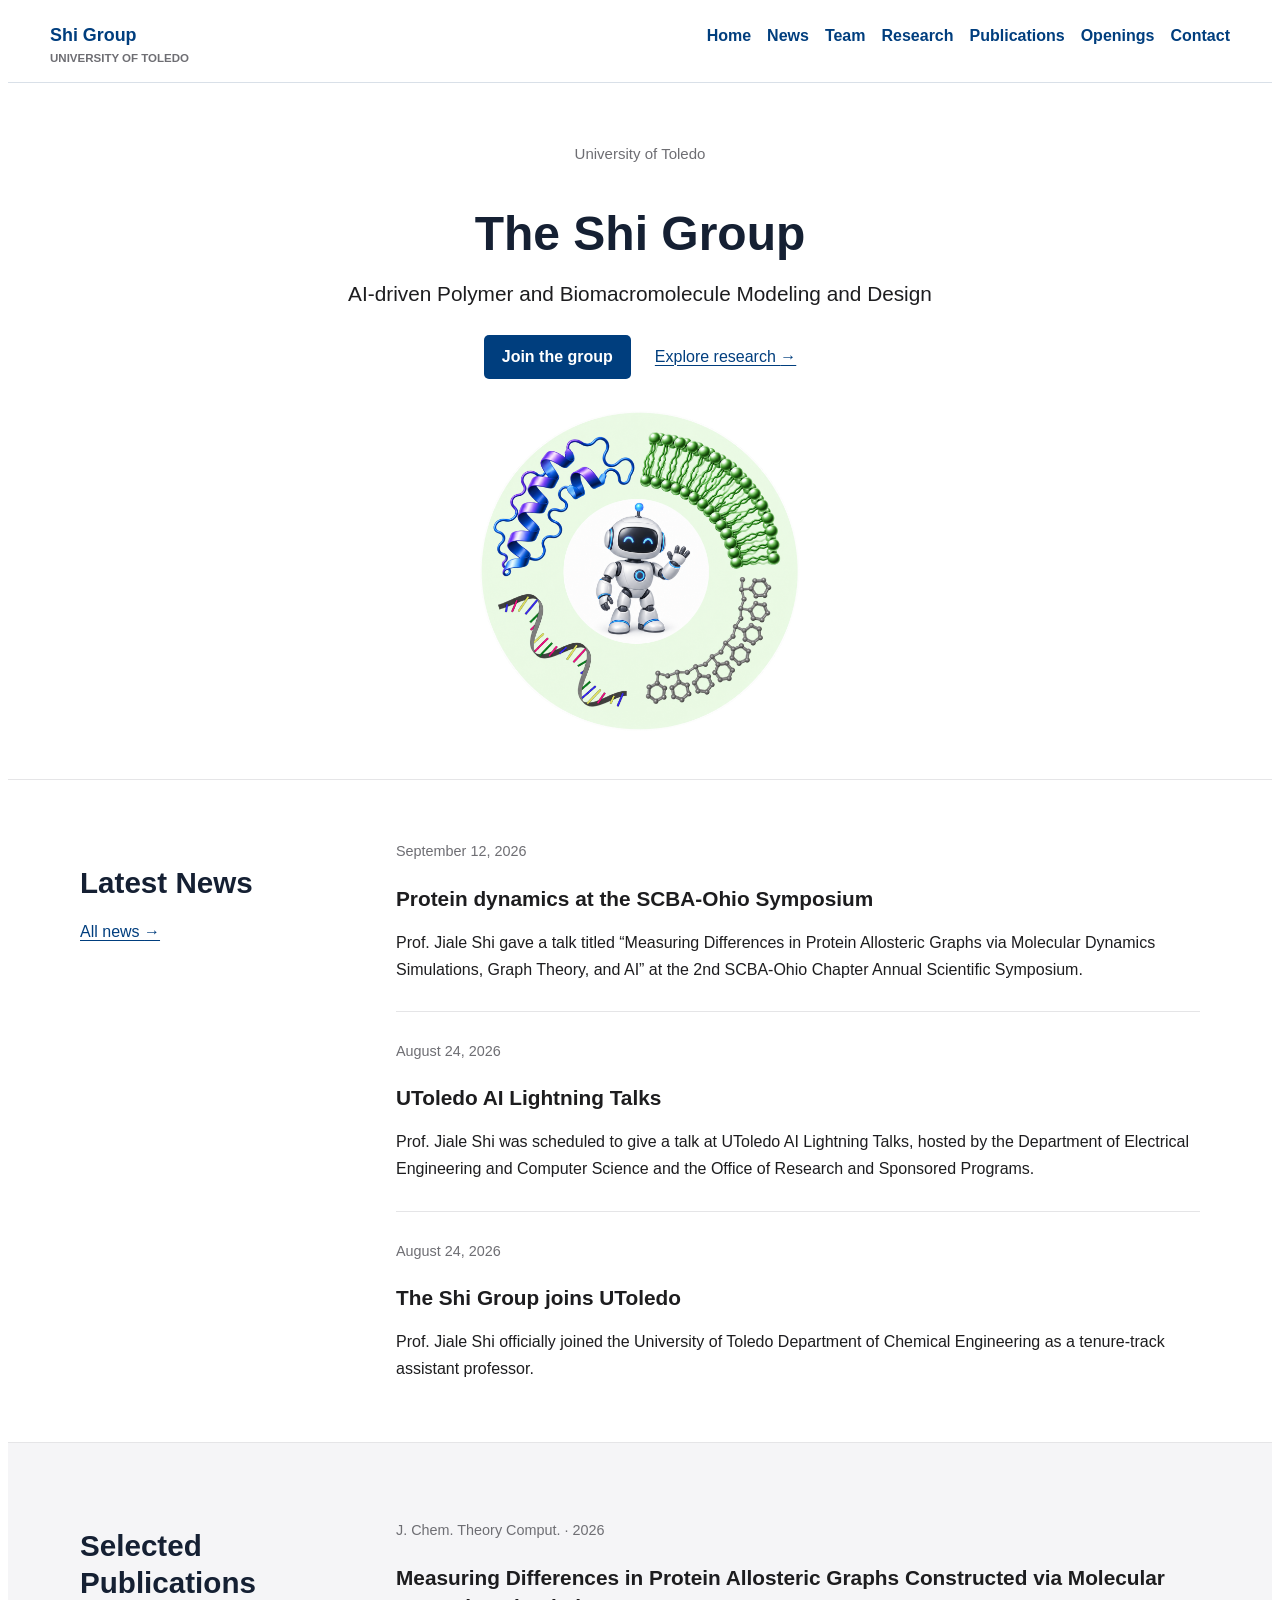
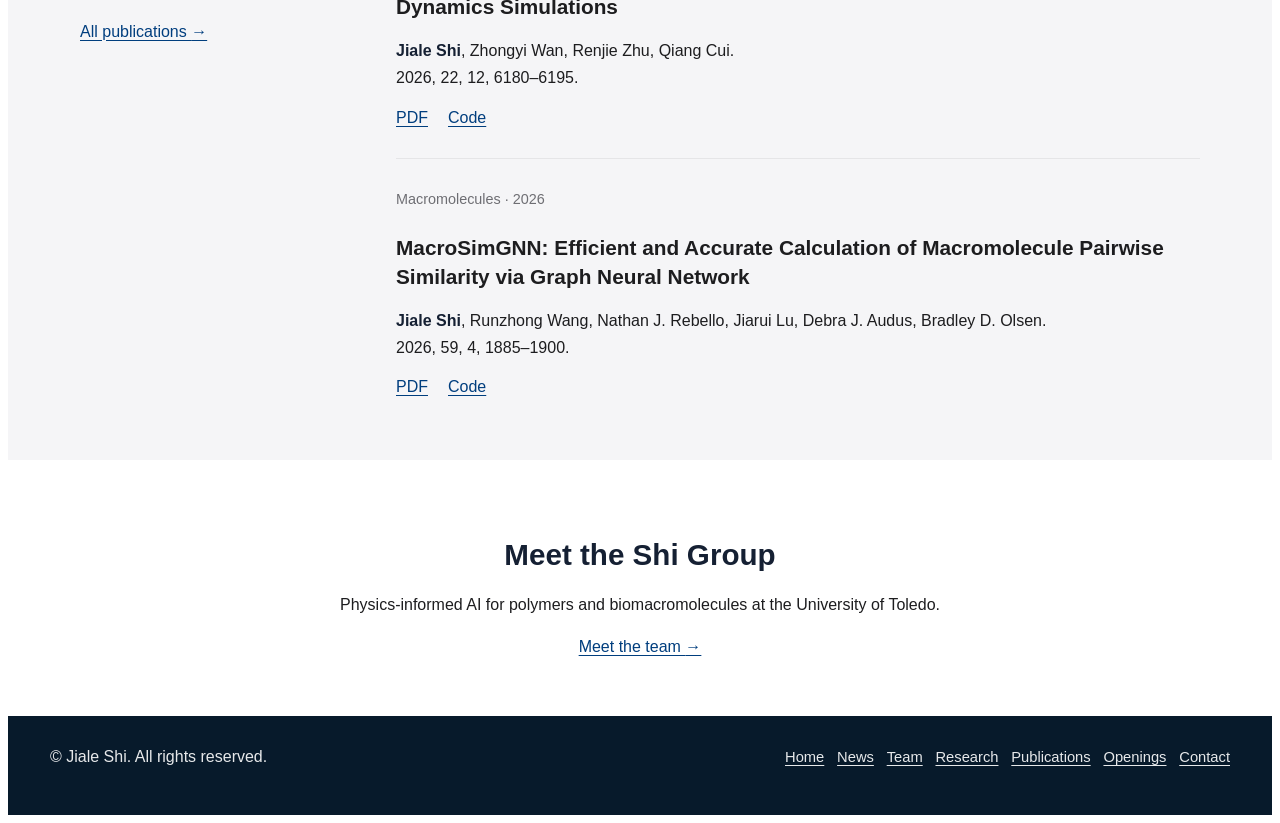
==== index.html @ e48f16a0 "Redesign homepage and add AI macromolecules robot illustration" ====
<!DOCTYPE HTML>
<html lang="en">
	<head>
		<title>AI for Complex Polymers, Macromolecules, and Computational Materials | Shi Group | University of Toledo</title>
		<meta charset="utf-8" />
		<meta name="viewport" content="width=device-width, initial-scale=1" />
		<meta name="description" content="Shi Group at the University of Toledo develops physics-informed AI methods, including generative models, language models, AI for science foundation models, and graph learning, for complex polymers, macromolecules, and computational materials." />
		<meta name="keywords" content="generative model for complex polymer, language models for polymers, large language models for macromolecules, AI for complex polymers, AI for science foundation models for polymers, AI for polymers, AI for macromolecules, AI for computational materials, AI for computational biology, biomacromolecular AI, polymer informatics, macromolecular AI, molecular simulation, graph neural networks, computational materials science, soft materials, University of Toledo, Jiale Shi" />
		<link rel="canonical" href="https://shijiale0609.github.io/" />
		<meta property="og:type" content="website" />
		<meta property="og:title" content="Shi Group | AI for Complex Polymers, Macromolecules, and Computational Materials" />
		<meta property="og:description" content="University of Toledo AI research group developing generative models, language models, AI for science foundation models, and graph learning methods for complex polymers, macromolecules, and computational materials." />
		<meta property="og:url" content="https://shijiale0609.github.io/" />
		<meta property="og:image" content="https://shijiale0609.github.io/images/Shi_Lab_Research.png" />
		<script type="application/ld+json">
			{
				"@context": "https://schema.org",
				"@type": "ResearchOrganization",
				"name": "Shi Group",
				"alternateName": [
					"Shi Macromolecular Artificial Intelligence Lab",
					"Shi Group at the University of Toledo"
				],
				"url": "https://shijiale0609.github.io/",
				"logo": "https://shijiale0609.github.io/images/Shi_Lab_Research.png",
				"parentOrganization": {
					"@type": "CollegeOrUniversity",
					"name": "University of Toledo",
					"url": "https://www.utoledo.edu/"
				},
				"founder": {
					"@type": "Person",
					"name": "Jiale Shi",
					"url": "https://shijiale0609.github.io/people.html",
					"sameAs": [
						"https://scholar.google.com/citations?user=OcHqFFMAAAAJ&hl=en",
						"https://github.com/shijiale0609",
						"https://www.linkedin.com/in/jialeshi/"
					]
				},
				"description": "The Shi Group is a physics-informed AI method development group creating generative models, language models, AI for science foundation models, graph learning methods, and physically grounded AI for complex polymers, macromolecules, and computational materials.",
				"keywords": [
					"generative model for complex polymer",
					"language models for polymers",
					"large language models for macromolecules",
					"AI for complex polymers",
					"AI for science foundation models for polymers",
					"AI for polymers",
					"AI for macromolecules",
					"AI for computational materials",
					"AI for computational biology",
					"Biomacromolecular AI",
					"polymer informatics",
					"macromolecular artificial intelligence",
					"molecular simulation",
					"graph neural networks",
					"soft materials"
				],
				"knowsAbout": [
					"Generative models for complex polymers",
					"Language models for polymers and macromolecules",
					"Artificial intelligence for complex polymers",
					"AI for science foundation models for polymers",
					"Macromolecular similarity",
					"Computational materials science",
					"Biomacromolecular modeling",
					"Molecular simulation",
					"Graph neural networks",
					"Polymer informatics",
					"Generative AI for molecular design"
				]
			}
		</script>
		<link rel="stylesheet" href="assets/css/main.css" />
		<link rel="stylesheet" href="assets/css/group.css" />
		<link rel="stylesheet" href="assets/css/home.css" />
	</head>
	<body class="group-site home-page is-preload">
		<header class="site-header">
			<nav class="navbar" aria-label="Primary navigation">
				<a class="brand" href="index.html">
					<span>Shi Group</span>
					<span>University of Toledo</span>
				</a>
				<ul class="nav-links">
					<li><a class="active" href="index.html">Home</a></li>
					<li><a href="news.html">News</a></li>
					<li><a href="people.html">Team</a></li>
					<li><a href="research.html">Research</a></li>
					<li><a href="publications.html">Publications</a></li>
					<li><a href="openings.html">Openings</a></li>
					<li><a href="contact.html">Contact</a></li>
				</ul>
			</nav>
		</header>

		<main>
			<section class="home-intro" aria-labelledby="home-title">
				<div class="home-container">
					<p class="home-affiliation">University of Toledo</p>
					<h1 id="home-title">The Shi Group</h1>
					<p class="home-tagline">AI-driven Polymer and Biomacromolecule Modeling and Design</p>
					<div class="home-actions">
						<a class="home-join" href="openings.html">Join the group</a>
						<a href="research.html">Explore research <span aria-hidden="true">&rarr;</span></a>
					</div>
					<img class="home-research-image" src="images/ai-macromolecules-robot.png" alt="A robot surrounded by protein, RNA, lipid, and polymer structures" width="1254" height="1254" />
				</div>
			</section>

			<section class="home-band" aria-labelledby="home-news-title">
				<div class="home-container home-section-layout">
					<div class="home-section-heading">
						<h2 id="home-news-title">Latest News</h2>
						<a href="news.html">All news <span aria-hidden="true">&rarr;</span></a>
					</div>
					<div class="home-feed">
						<article class="home-entry">
							<time datetime="2026-09-12">September 12, 2026</time>
							<h3><a href="news.html">Protein dynamics at the SCBA-Ohio Symposium</a></h3>
							<p>Prof. Jiale Shi gave a talk titled &ldquo;Measuring Differences in Protein Allosteric Graphs via Molecular Dynamics Simulations, Graph Theory, and AI&rdquo; at the 2nd SCBA-Ohio Chapter Annual Scientific Symposium.</p>
						</article>
						<article class="home-entry">
							<time datetime="2026-08-24">August 24, 2026</time>
							<h3><a href="images/AI_lightning_Talks_2026.png" target="_blank" rel="noopener">UToledo AI Lightning Talks</a></h3>
							<p>Prof. Jiale Shi was scheduled to give a talk at UToledo AI Lightning Talks, hosted by the Department of Electrical Engineering and Computer Science and the Office of Research and Sponsored Programs.</p>
						</article>
						<article class="home-entry">
							<time datetime="2026-08-24">August 24, 2026</time>
							<h3><a href="https://www.utoledo.edu/engineering/chemical-engineering/facultystaff/jiale-shi/" target="_blank" rel="noopener">The Shi Group joins UToledo</a></h3>
							<p>Prof. Jiale Shi officially joined the University of Toledo Department of Chemical Engineering as a tenure-track assistant professor.</p>
						</article>
					</div>
				</div>
			</section>

			<section class="home-band home-band-muted" aria-labelledby="home-papers-title">
				<div class="home-container home-section-layout">
					<div class="home-section-heading">
						<h2 id="home-papers-title">Selected Publications</h2>
						<a href="publications.html">All publications <span aria-hidden="true">&rarr;</span></a>
					</div>
					<div class="home-feed">
						<article class="home-entry">
							<p class="home-paper-meta">J. Chem. Theory Comput. &middot; 2026</p>
							<h3><a href="https://pubs.acs.org/doi/10.1021/acs.jctc.6c00082">Measuring Differences in Protein Allosteric Graphs Constructed via Molecular Dynamics Simulations</a></h3>
							<p><strong>Jiale Shi</strong>, Zhongyi Wan, Renjie Zhu, Qiang Cui.<br />2026, 22, 12, 6180&ndash;6195.</p>
							<div class="home-paper-links">
								<a href="Publication/measuring-differences-in-protein-allosteric-graphs-constructed-via-molecular-dynamics-simulations.pdf">PDF</a>
								<a href="https://github.com/shijiale0609/Distance_Protein_Dynamics">Code</a>
							</div>
						</article>
						<article class="home-entry">
							<p class="home-paper-meta">Macromolecules &middot; 2026</p>
							<h3><a href="https://pubs.acs.org/doi/10.1021/acs.macromol.5c03015">MacroSimGNN: Efficient and Accurate Calculation of Macromolecule Pairwise Similarity via Graph Neural Network</a></h3>
							<p><strong>Jiale Shi</strong>, Runzhong Wang, Nathan J. Rebello, Jiarui Lu, Debra J. Audus, Bradley D. Olsen.<br />2026, 59, 4, 1885&ndash;1900.</p>
							<div class="home-paper-links">
								<a href="Publication/macrosimgnn-efficient-and-accurate-prediction-of-macromolecule-pairwise-similarity-via-a-graph-neural-network.pdf">PDF</a>
								<a href="https://github.com/shijiale0609/MacroSimGNN">Code</a>
							</div>
						</article>
					</div>
				</div>
			</section>

			<section class="home-team home-container" aria-labelledby="home-team-title">
				<h2 id="home-team-title">Meet the Shi Group</h2>
				<p>Physics-informed AI for polymers and biomacromolecules at the University of Toledo.</p>
				<a href="people.html">Meet the team <span aria-hidden="true">&rarr;</span></a>
			</section>
		</main>

		<footer class="site-footer">
			<div class="footer-inner">
				<p>© Jiale Shi. All rights reserved.</p>
				<ul class="footer-links">
					<li><a href="index.html">Home</a></li>
					<li><a href="news.html">News</a></li>
					<li><a href="people.html">Team</a></li>
					<li><a href="research.html">Research</a></li>
					<li><a href="publications.html">Publications</a></li>
					<li><a href="openings.html">Openings</a></li>
					<li><a href="contact.html">Contact</a></li>
				</ul>
			</div>
			<div class="visitor-map">
				<script type="text/javascript" id="mapmyvisitors" src="https://mapmyvisitors.com/map.js?d=vKuaNiWToryA8pTzZ8L4PdNa2tr_uIH7ewEnKQZ3e3U&cl=ffffff&w=a"></script>
			</div>
		</footer>

		<script src="assets/js/jquery.min.js"></script>
		<script src="assets/js/browser.min.js"></script>
		<script src="assets/js/breakpoints.min.js"></script>
		<script src="assets/js/util.js"></script>
		<script src="assets/js/main.js"></script>
	</body>
</html>
---- assets/css/group.css ----
:root {
	--rocket-blue: #003e7e;
	--rocket-blue-dark: #08243f;
	--rocket-gold: #ffcc00;
	--ink: #152033;
	--muted: #5c687a;
	--line: #d9e0e8;
	--surface: #f5f5f7;
	--white: #ffffff;
	--teal: #087e8b;
	--apple-ink: #1d1d1f;
	--apple-muted: #6e6e73;
	--apple-card: rgba(255, 255, 255, 0.86);
	--apple-shadow: 0 18px 45px rgba(21, 32, 51, 0.08);
}

body.group-site {
	background: var(--surface);
	color: var(--apple-ink);
	font-family: -apple-system, BlinkMacSystemFont, "SF Pro Text", "SF Pro Display", "Helvetica Neue", Arial, sans-serif;
	font-size: 16px;
	font-weight: 400;
	letter-spacing: 0;
	line-height: 1.55;
	overflow-x: hidden;
	-webkit-font-smoothing: antialiased;
	text-rendering: optimizeLegibility;
}

body.home-page,
body.news-page {
	display: flex;
	flex-direction: column;
	min-height: 100vh;
}

body.home-page > main,
body.news-page > main {
	flex: 1 0 auto;
}

body.news-page {
	background: var(--white);
}

body.home-page > main {
	background: var(--rocket-blue-dark);
	display: flex;
	flex-direction: column;
}

body.home-page .hero {
	align-items: center;
	background: var(--rocket-blue-dark);
	display: flex;
	flex: 1 0 auto;
	width: 100%;
}

body.home-page .campus-photo {
	display: block;
	width: 100%;
	max-width: 720px;
	margin: 0 auto;
	height: auto;
	flex: 0 0 auto;
}

body.home-page .hero-grid {
	background: transparent !important;
	border: 0 !important;
	box-shadow: none !important;
	width: 100%;
}

body.home-page .hero-grid > div {
	background: transparent !important;
	border: 0 !important;
	box-shadow: none !important;
}

body.group-site p,
body.group-site li {
	color: var(--apple-ink);
	font-size: 1rem;
	line-height: 1.62;
}

body.group-site ul,
body.group-site ol,
body.group-site p {
	margin-bottom: 1.1rem;
}

body.group-site a {
	color: var(--rocket-blue);
	text-decoration-thickness: 1px;
	text-underline-offset: 0.2em;
}

body.group-site h1,
body.group-site h2,
body.group-site h3,
body.group-site h4 {
	color: var(--ink);
	font-family: -apple-system, BlinkMacSystemFont, "SF Pro Display", "SF Pro Text", "Helvetica Neue", Arial, sans-serif;
	letter-spacing: -0.022em;
	line-height: 1.08;
}

body.group-site h1 {
	font-size: clamp(2.25rem, 4vw, 3.7rem);
	font-weight: 700;
	margin-bottom: 1rem;
}

body.group-site h2 {
	font-size: clamp(1.7rem, 2.4vw, 2.35rem);
	font-weight: 650;
	margin-bottom: 0.75rem;
}

body.group-site h3 {
	font-size: 1.18rem;
	font-weight: 650;
	margin-bottom: 0.35rem;
}

body.group-site strong,
body.group-site b {
	color: var(--ink);
}

.site-header {
	background: rgba(255, 255, 255, 0.9);
	border-bottom: 1px solid var(--line);
	z-index: 20;
}

.navbar {
	align-items: center;
	display: flex;
	gap: 1.25rem;
	justify-content: space-between;
	margin: 0 auto;
	max-width: 1180px;
	padding: 0.9rem 24px;
}

.brand {
	display: flex;
	flex-direction: column;
	font-weight: 650;
	text-decoration: none;
}

.brand span:first-child {
	color: var(--rocket-blue);
	font-size: 1.12rem;
	letter-spacing: -0.018em;
}

.brand span:last-child {
	color: var(--apple-muted);
	font-size: 0.72rem;
	font-weight: 600;
	letter-spacing: 0.035em;
	text-transform: uppercase;
}

.nav-links {
	display: flex;
	flex-wrap: wrap;
	gap: 0.35rem 1rem;
	list-style: none;
	margin: 0;
	max-width: 100%;
	width: auto;
}

.nav-links a {
	color: var(--apple-ink);
	font-size: 1rem;
	font-weight: 600;
	text-decoration: none;
}

.nav-links a:hover,
.nav-links a.active {
	color: var(--rocket-blue) !important;
}

.hero {
	background: var(--rocket-blue-dark);
	color: var(--white);
}

.hero-grid {
	align-items: center;
	display: grid;
	grid-template-columns: minmax(0, 880px);
	justify-content: center;
	margin: 0 auto;
	max-width: 1180px;
	min-height: 390px;
	padding: 64px 24px 58px;
	text-align: center;
}

body.group-site .hero h1,
body.group-site .hero p,
body.group-site .hero strong {
	color: var(--white);
}

body.group-site .hero h1 {
	font-size: clamp(2rem, 3.25vw, 3.05rem);
	line-height: 1.12;
	margin-left: auto;
	margin-right: auto;
	max-width: 900px;
}

body.group-site .hero-subtitle-line {
	display: inline-block;
	font-size: 0.72em;
	font-weight: 600;
	line-height: 1.2;
	margin-top: 0.25rem;
}

.hero-kicker {
	color: var(--rocket-gold);
	font-size: 0.78rem;
	font-weight: 700;
	letter-spacing: 0.11em;
	margin-bottom: 0.85rem;
	text-transform: uppercase;
}

.hero-lede {
	font-size: 1.05rem;
	line-height: 1.6;
	margin-left: auto;
	margin-right: auto;
	max-width: 900px;
	text-align: justify;
	text-align-last: left;
}

.hero-actions {
	justify-content: center;
	display: flex;
	flex-wrap: wrap;
	gap: 0.75rem;
	margin-top: 1.5rem;
}

.button-primary,
.button-secondary {
	border-radius: 999px;
	display: inline-flex;
	font-size: 0.94rem;
	font-weight: 650;
	padding: 0.72rem 1.08rem;
	text-decoration: none;
}

body.group-site .button-primary {
	background: var(--rocket-gold);
	color: var(--rocket-blue-dark) !important;
}

body.group-site .button-secondary {
	border: 1px solid rgba(255, 255, 255, 0.45);
	color: var(--white) !important;
}

.people-page {
	background: #fbfcfe;
}

.people-banner,
.page-banner {
	height: 235px;
	overflow: hidden;
	position: relative;
}

.people-banner::after,
.page-banner::after {
	background: rgba(8, 36, 63, 0.8);
	content: "";
	inset: 0;
	position: absolute;
}

.people-banner img,
.page-banner img {
	filter: blur(1px) saturate(0.75);
	height: 100%;
	object-fit: cover;
	object-position: center;
	transform: scale(1.03);
	width: 100%;
}

.people-banner-overlay,
.page-banner-overlay {
	align-items: center;
	display: flex;
	flex-direction: column;
	gap: 0.35rem;
	inset: 0;
	justify-content: center;
	padding: 24px;
	position: absolute;
	text-align: center;
	z-index: 1;
}

body.group-site .people-banner h1,
body.group-site .page-banner h1 {
	color: var(--white);
	font-family: -apple-system, BlinkMacSystemFont, "SF Pro Display", "Helvetica Neue", Arial, sans-serif;
	font-size: clamp(2.15rem, 4.2vw, 3.35rem);
	font-weight: 700;
	letter-spacing: -0.03em;
	margin: 0;
	text-shadow: 0 8px 24px rgba(0, 0, 0, 0.28);
}

body.group-site .page-banner p {
	color: rgba(255, 255, 255, 0.9);
	font-size: 1.02rem;
	line-height: 1.5;
	margin: 0.55rem auto 0;
	max-width: 720px;
	text-shadow: 0 2px 14px rgba(0, 0, 0, 0.28);
}

body.group-site .page-banner a {
	color: var(--rocket-gold);
}

.banner-kicker {
	color: var(--rocket-gold) !important;
	font-size: 0.95rem !important;
	font-weight: 700;
	letter-spacing: 0.16em;
	margin: 0 !important;
	text-transform: uppercase;
}

.people-section {
	background: var(--surface);
	padding: 52px 24px 76px;
}

.people-inner {
	margin: 0 auto;
	max-width: 1180px;
}

body.group-site .people-inner h2 {
	border-bottom: 1px solid rgba(0, 0, 0, 0.08);
	color: var(--apple-ink);
	font-family: -apple-system, BlinkMacSystemFont, "SF Pro Display", "Helvetica Neue", Arial, sans-serif;
	font-size: clamp(1.45rem, 2.5vw, 2.25rem);
	font-weight: 700;
	letter-spacing: -0.035em;
	margin: 0 0 1.15rem;
	padding-bottom: 0.8rem;
}

.member-card {
	align-items: center;
	background: var(--apple-card);
	border: 1px solid rgba(0, 0, 0, 0.07);
	border-radius: 22px;
	box-shadow: var(--apple-shadow);
	display: grid;
	gap: 2.25rem;
	grid-template-columns: 300px minmax(0, 1fr);
	margin: 0 0 4rem;
	overflow: hidden;
	padding: 2.15rem;
}

.member-photo-wrap {
	align-items: center;
	display: flex;
	justify-content: center;
}

.member-photo,
.open-photo {
	aspect-ratio: 1;
	border-radius: 50%;
	display: block;
	width: min(232px, 100%);
}

.member-photo {
	object-fit: cover;
}

.open-photo {
	border: 6px solid rgba(255, 255, 255, 0.92);
	box-shadow: 0 10px 32px rgba(21, 32, 51, 0.12);
	object-fit: cover;
}

.member-info {
	min-width: 0;
}

body.group-site .member-info h3 {
	color: var(--apple-ink);
	font-family: -apple-system, BlinkMacSystemFont, "SF Pro Display", "Helvetica Neue", Arial, sans-serif;
	font-size: 1.55rem;
	font-weight: 700;
	letter-spacing: -0.025em;
	margin-bottom: 0.45rem;
}

.member-info p {
	color: #3f4652;
	font-size: 1rem;
	line-height: 1.6;
	margin-bottom: 0.68rem;
	max-width: 74ch;
	overflow-wrap: anywhere;
}

.member-role,
.member-affiliation {
	color: var(--apple-muted);
	font-weight: 650;
	letter-spacing: -0.01em;
}

.member-start {
	color: var(--apple-muted);
	font-size: 0.88rem !important;
	line-height: 1.35 !important;
	margin-top: -0.45rem;
}

.member-awards {
	margin: 1.15rem 0 0;
	max-width: 74ch;
}

body.group-site .member-awards h4 {
	color: var(--apple-ink);
	font-family: -apple-system, BlinkMacSystemFont, "SF Pro Text", "Helvetica Neue", Arial, sans-serif;
	font-size: 0.98rem;
	font-weight: 700;
	letter-spacing: 0;
	margin: 0 0 0.45rem;
}

.member-awards ul {
	color: #3f4652;
	display: grid;
	gap: 0.28rem;
	line-height: 1.45;
	list-style: none;
	margin: 0;
	padding: 0;
}

.member-awards li {
	position: relative;
	padding-left: 1rem;
}

.member-awards li::before {
	background: var(--rocket-gold);
	border-radius: 999px;
	content: "";
	height: 0.38rem;
	left: 0;
	position: absolute;
	top: 0.58rem;
	width: 0.38rem;
}

.member-personal-link {
	margin: 1.15rem 0 0;
}

.member-personal-link a {
	border: 1px solid rgba(4, 72, 136, 0.22);
	border-radius: 6px;
	color: var(--rocket-blue) !important;
	display: inline-flex;
	font-size: 0.88rem;
	font-weight: 650;
	padding: 0.45rem 0.85rem;
	text-decoration: none;
}

.member-personal-link a:hover {
	background: var(--rocket-blue);
	border-color: var(--rocket-blue);
	color: var(--white) !important;
}

.member-links {
	align-items: center;
	display: flex;
	flex-wrap: wrap;
	gap: 0.55rem;
	list-style: none;
	margin: 1rem 0 0;
}

.member-links a {
	align-items: center;
	color: var(--rocket-blue);
	display: inline-flex;
	font-size: 1.08rem;
	justify-content: center;
	text-decoration: none;
}

.member-links .text-link {
	border-left: 1px solid var(--line);
	font-size: 0.92rem;
	font-weight: 650;
	margin-left: 0.35rem;
	padding-left: 0.85rem;
	text-decoration: underline;
}

.open-member {
	grid-template-columns: 230px minmax(0, 1fr);
}

.open-member .open-photo {
	width: min(188px, 100%);
}

.alumni-card {
	display: block;
	margin-bottom: 0;
}

.section {
	padding: 70px 24px;
}

.section.white {
	background: var(--white);
}

.section-inner {
	margin: 0 auto;
	max-width: 1180px;
}

.section-heading {
	align-items: end;
	border-bottom: 1px solid rgba(0, 0, 0, 0.08);
	display: flex;
	gap: 1rem;
	justify-content: space-between;
	margin-bottom: 1.6rem;
	padding-bottom: 0.8rem;
}

.section-heading p {
	color: var(--apple-muted);
	margin: 0;
	max-width: 620px;
}

.page-intro {
	color: var(--apple-muted) !important;
	font-size: clamp(1.05rem, 1.35vw, 1.2rem) !important;
	line-height: 1.55 !important;
	margin: 0 0 2rem !important;
	max-width: none;
	width: 100%;
}

.article-inner {
	max-width: 880px;
}

.article-card {
	background: var(--apple-card);
	border: 1px solid rgba(0, 0, 0, 0.07);
	border-radius: 22px;
	box-shadow: var(--apple-shadow);
	padding: clamp(1.35rem, 3vw, 2.4rem);
}

.article-card p {
	color: #3f4652;
	font-size: 1.03rem;
	line-height: 1.72;
}

.article-date {
	color: var(--apple-muted) !important;
	font-size: 0.9rem !important;
	font-weight: 650;
	letter-spacing: 0.05em;
	text-transform: uppercase;
}

.feature-grid,
.research-grid,
.people-grid,
.opening-grid,
.news-grid {
	display: grid;
	gap: 1rem;
}

.feature-grid,
.research-grid {
	grid-template-columns: 1fr;
}

.news-grid {
	grid-template-columns: repeat(3, minmax(0, 1fr));
}

.opening-grid {
	grid-template-columns: 1fr;
}

.people-grid {
	grid-template-columns: minmax(260px, 0.85fr) minmax(0, 1.15fr);
}

.card {
	background: var(--apple-card);
	border: 1px solid rgba(0, 0, 0, 0.07);
	border-radius: 18px;
	box-shadow: 0 12px 30px rgba(21, 32, 51, 0.06);
	padding: 1.35rem;
}

.white .card {
	background: var(--surface);
}

.card p:last-child,
.card ul:last-child {
	margin-bottom: 0;
}

.openings-page .page-intro,
.openings-page .card p:not(.card-label) {
	text-align: justify;
	text-align-last: left;
}

.research-page .page-intro,
.research-page .research-grid .card p:not(.card-label) {
	text-align: justify;
	text-align-last: left;
}

.card-label {
	color: var(--teal);
	font-size: 0.74rem;
	font-weight: 700;
	letter-spacing: 0.08em;
	text-transform: uppercase;
}

.news-item {
	border-left: 4px solid var(--rocket-gold);
}

.news-card-link {
	display: flex;
	flex-direction: column;
	height: 260px;
	overflow: hidden;
	text-decoration: none;
}

.news-card-link h3,
.news-card-link p {
	text-decoration: none;
}

.news-card-link h3 {
	display: -webkit-box;
	-webkit-box-orient: vertical;
	-webkit-line-clamp: 2;
	overflow: hidden;
}

.news-card-link > p:not(.news-year) {
	display: -webkit-box;
	-webkit-box-orient: vertical;
	-webkit-line-clamp: 3;
	overflow: hidden;
}

.news-card-link:hover {
	transform: translateY(-2px);
}

.news-year {
	color: var(--apple-muted);
	font-size: 0.84rem;
	font-weight: 650;
}

.news-read-more {
	color: var(--rocket-blue);
	font-size: 0.86rem;
	font-weight: 650;
	margin-top: auto;
}

.news-simple-section {
	background: var(--white);
	border-top: 2px solid var(--rocket-blue);
	padding: clamp(4rem, 8vw, 6.5rem) clamp(1.25rem, 4vw, 3rem);
}

.news-simple-inner {
	margin: 0 auto;
	max-width: 1180px;
}

.news-simple-layout {
	align-items: start;
	display: grid;
	gap: clamp(2rem, 5vw, 4.5rem);
	grid-template-columns: minmax(0, 1fr) 220px;
}

.news-main h1 {
	font-size: clamp(3.1rem, 6vw, 4.8rem);
	font-weight: 400;
	letter-spacing: 0;
	margin: 0 0 2.3rem;
}

.news-rule {
	border-top: 2px solid var(--rocket-blue);
	margin-bottom: 1.8rem;
}

.news-year-heading {
	color: var(--rocket-blue);
	font-size: clamp(2.6rem, 5vw, 3.6rem);
	font-weight: 400;
	letter-spacing: 0;
	margin: 0 0 1.35rem;
	text-align: right;
}

.news-list {
	display: grid;
	gap: 1.7rem;
}

.news-row {
	display: grid;
	gap: 1.7rem;
	grid-template-columns: 5.4rem minmax(0, 1fr);
}

.news-row time {
	color: #050505;
	font-size: 1.05rem;
	font-weight: 650;
	line-height: 1.35;
}

.news-row p {
	color: var(--apple-ink);
	font-size: clamp(1.25rem, 2vw, 1.55rem);
	line-height: 1.45;
	margin: 0;
}

.news-row a {
	text-decoration: none;
}

.news-row a:hover {
	text-decoration: underline;
}

.news-sidebar {
	background: var(--white);
	border: 2px solid var(--rocket-blue);
	border-radius: 8px;
	box-shadow: 0 20px 40px rgba(21, 32, 51, 0.12);
	padding: 1.3rem 1.25rem 1.45rem;
}

.news-sidebar p {
	color: var(--rocket-blue);
	font-size: 0.78rem;
	font-weight: 800;
	letter-spacing: 0.12em;
	margin: 0 0 0.35rem;
	text-transform: uppercase;
}

.news-sidebar h2 {
	color: #050505;
	font-size: 1.25rem;
	font-weight: 700;
	letter-spacing: 0;
	margin: 0 0 1rem;
}

.news-sidebar a {
	border-left: 3px solid transparent;
	border-radius: 0 6px 6px 0;
	color: var(--apple-muted);
	display: block;
	font-size: 1rem;
	padding: 0.3rem 0.75rem;
	text-decoration: none;
}

.news-sidebar a.active {
	background: rgba(0, 62, 126, 0.08);
	border-left-color: var(--rocket-blue);
	color: var(--rocket-blue);
}

.person-card {
	text-align: left;
}

.person-card img {
	border-radius: 8px;
	display: block;
	margin-bottom: 1rem;
	width: 100%;
}

.social-links {
	display: flex;
	flex-wrap: wrap;
	gap: 0.5rem;
	list-style: none;
	margin: 1rem 0 0;
}

.social-links a {
	align-items: center;
	background: var(--white);
	border: 1px solid var(--line);
	border-radius: 6px;
	color: var(--rocket-blue);
	display: inline-flex;
	height: 2.25rem;
	justify-content: center;
	text-decoration: none;
	width: 2.25rem;
}

.profile-list {
	list-style: disc;
	margin-left: 1.2rem;
}

.research-image {
	aspect-ratio: 16 / 9;
	border-radius: 14px;
	display: block;
	margin-bottom: 0.9rem;
	object-fit: cover;
	width: 100%;
}

.publications-list {
	list-style: decimal;
	margin: 0 0 2.5rem;
	background: var(--apple-card);
	border: 1px solid rgba(0, 0, 0, 0.07);
	border-radius: 22px;
	box-shadow: var(--apple-shadow);
	padding: 0.35rem 1.45rem 0.35rem 3rem;
}

.publications-list li {
	border-bottom: 1px solid rgba(0, 0, 0, 0.08);
	color: #3f4652;
	font-size: 0.98rem;
	line-height: 1.62;
	padding: 1.05rem 0;
}

.publications-list li:last-child {
	border-bottom: 0;
}

.publications-list li::marker {
	color: var(--rocket-blue);
	font-weight: 700;
}

body.group-site .section-inner > h2 {
	font-size: clamp(1.55rem, 2.5vw, 2.15rem);
	font-weight: 700;
	letter-spacing: -0.032em;
	margin: 2.5rem 0 1rem;
}

.pub-note {
	color: var(--apple-muted);
	font-size: 0.92rem;
}

.contact-grid {
	display: grid;
	gap: 1.5rem;
	grid-template-columns: 1fr 1fr;
}

.contact-card {
	background: var(--apple-card);
	border: 1px solid rgba(0, 0, 0, 0.07);
	border-radius: 22px;
	box-shadow: var(--apple-shadow);
	padding: 1.6rem;
}

.contact-card p,
.contact-card li,
.contact-card strong {
	color: var(--apple-ink);
}

body.group-site .contact-card a {
	color: var(--rocket-blue);
}

.site-footer {
	background: #071a2b;
	color: var(--white);
	padding: 28px 24px;
}

.footer-inner {
	align-items: center;
	display: flex;
	gap: 1rem;
	justify-content: space-between;
	margin: 0 auto;
	max-width: 1180px;
}

.footer-inner p,
.footer-inner a {
	color: rgba(255, 255, 255, 0.9) !important;
	font-size: 0.92rem;
	margin: 0;
}

.footer-inner a:hover {
	color: var(--white) !important;
}

.footer-links {
	display: flex;
	flex-wrap: wrap;
	gap: 0.8rem;
	list-style: none;
	margin: 0;
}

.visitor-map {
	display: none !important;
}

#mapmyvisitors-widget,
.mapmyvisitors-map-container,
.mapmyvisitors-map,
.mapmyvisitors-loading,
.mapmyvisitors-visitors,
.mapmyvisitors-date,
.mapmyvisitors-bottom-text,
.jvectormap-container,
.jvectormap-tip {
	display: none !important;
	height: 0 !important;
	min-height: 0 !important;
	overflow: hidden !important;
	visibility: hidden !important;
	width: 0 !important;
}

@media screen and (max-width: 1100px) {
	.navbar,
	.footer-inner,
	.section-heading {
		align-items: flex-start;
		flex-direction: column;
	}
}

@media screen and (max-width: 900px) {
	.hero-grid,
	.people-grid,
	.contact-grid {
		grid-template-columns: 1fr;
	}

	.feature-grid,
	.research-grid,
	.opening-grid,
	.news-grid {
		grid-template-columns: 1fr;
	}

	.news-simple-layout {
		grid-template-columns: 1fr;
	}

	.news-sidebar {
		order: -1;
	}

	.hero-grid {
		min-height: auto;
		padding-top: 46px;
	}

	.member-card,
	.open-member {
		grid-template-columns: 1fr;
		gap: 1.3rem;
	}

	.member-info {
		text-align: left;
	}

	.member-photo,
	.open-photo {
		width: min(210px, 78vw);
	}
}

@media screen and (max-width: 520px) {
	body.group-site {
		font-size: 15px;
	}

	.nav-links {
		display: none;
	}

	body.group-site h1 {
		font-size: 2.05rem;
		overflow-wrap: anywhere;
	}

	.hero-kicker {
		font-size: 0.68rem;
	}

	.section {
		padding: 44px 18px;
	}

	.hero-grid {
		padding-left: 18px;
		padding-right: 18px;
	}

	.news-simple-section {
		padding-left: 18px;
		padding-right: 18px;
	}

	.news-year-heading {
		text-align: left;
	}

	.news-row {
		gap: 1rem;
		grid-template-columns: 4.6rem minmax(0, 1fr);
	}

	.news-row time {
		font-size: 0.95rem;
	}

	.people-banner {
		height: 118px;
	}

	.people-section {
		padding: 34px 12px 56px;
	}

	.member-card {
		border-radius: 18px;
		margin-bottom: 2.75rem;
		padding: 1.1rem;
	}

	body.group-site .member-info h3 {
		font-size: 1.32rem;
	}

	.member-info p {
		font-size: 0.96rem;
	}

	body.group-site .people-inner h2 {
		font-size: 1.55rem;
		letter-spacing: -0.025em;
	}
}

@media screen and (max-width: 736px) {
	.nav-links {
		display: none;
	}
}
---- assets/css/home.css ----
/* Homepage-only layout; shared styles continue to serve the other pages. */
body.home-page,
body.home-page > main {
	background: #fff;
}

body.home-page h1,
body.home-page h2,
body.home-page h3,
body.home-page .brand span {
	letter-spacing: 0;
}

.home-container {
	width: calc(100% - 48px);
	max-width: 1120px;
	margin: 0 auto;
}

.home-intro {
	padding: 44px 0 48px;
	text-align: center;
}

body.home-page .home-affiliation {
	color: #6e6e73;
	font-size: 0.94rem;
	margin-bottom: 12px;
}

body.home-page .home-intro h1 {
	font-size: 3rem;
	font-weight: 650;
	line-height: 1.12;
	margin-bottom: 18px;
}

body.home-page .home-tagline {
	font-size: 1.3rem;
	line-height: 1.55;
	max-width: 680px;
	margin: 0 auto;
}

.home-actions {
	display: flex;
	justify-content: center;
	align-items: center;
	flex-wrap: wrap;
	gap: 16px 24px;
	margin: 24px 0 32px;
}

body.home-page .home-join {
	background: #003e7e;
	color: #fff;
	border-radius: 5px;
	padding: 10px 18px;
	text-decoration: none;
	font-weight: 600;
}

body.home-page .home-join:hover {
	background: #08243f;
}

body.home-page .home-research-image {
	display: block;
	width: 100%;
	max-width: 320px;
	height: auto;
	margin: 0 auto;
	aspect-ratio: 1;
}

.home-band {
	padding: 60px 0;
	border-top: 1px solid #e5e5e7;
}

.home-band-muted {
	background: #f5f5f7;
}

.home-section-layout {
	display: grid;
	grid-template-columns: 260px minmax(0, 1fr);
	gap: 56px;
}

body.home-page .home-section-heading h2,
body.home-page .home-team h2 {
	font-size: 1.85rem;
	line-height: 1.25;
	font-weight: 600;
	margin-bottom: 18px;
}

.home-entry {
	background: transparent;
	box-shadow: none;
	border: 0;
	border-radius: 0;
	padding: 0 0 28px;
	margin: 0 0 28px;
	text-align: left;
}

.home-entry:not(:last-child) {
	border-bottom: 1px solid #e5e5e7;
}

.home-entry:last-child {
	margin-bottom: 0;
	padding-bottom: 0;
}

body.home-page .home-entry time,
body.home-page .home-paper-meta {
	display: block;
	color: #6e6e73;
	font-size: 0.9rem;
	margin-bottom: 10px;
}

body.home-page .home-entry h3 {
	font-size: 1.3rem;
	line-height: 1.4;
	margin-bottom: 12px;
}

body.home-page .home-entry h3 a {
	color: #1d1d1f;
	text-decoration: none;
}

body.home-page .home-entry h3 a:hover {
	color: #003e7e;
	text-decoration: underline;
}

body.home-page .home-entry p {
	margin-bottom: 0;
	line-height: 1.7;
}

.home-paper-links {
	display: flex;
	gap: 20px;
	margin-top: 14px;
}

.home-team {
	padding-top: 52px;
	padding-bottom: 56px;
	text-align: center;
}

body.home-page a:focus-visible {
	outline: 2px solid #003e7e;
	outline-offset: 5px;
}

@media (max-width: 760px) {
	.home-section-layout {
		grid-template-columns: minmax(0, 1fr);
		gap: 30px;
	}

	.home-band {
		padding: 40px 0;
	}
}

@media (max-width: 520px) {
	.home-container {
		width: calc(100% - 36px);
	}

	.home-intro {
		padding-top: 32px;
		padding-bottom: 36px;
	}

	body.home-page .home-intro h1 {
		font-size: 2.3rem;
	}

	body.home-page .home-tagline {
		font-size: 1.1rem;
	}

	body.home-page .nav-links {
		display: flex;
		padding: 0;
	}

	body.home-page .nav-links li {
		padding: 0;
	}
}
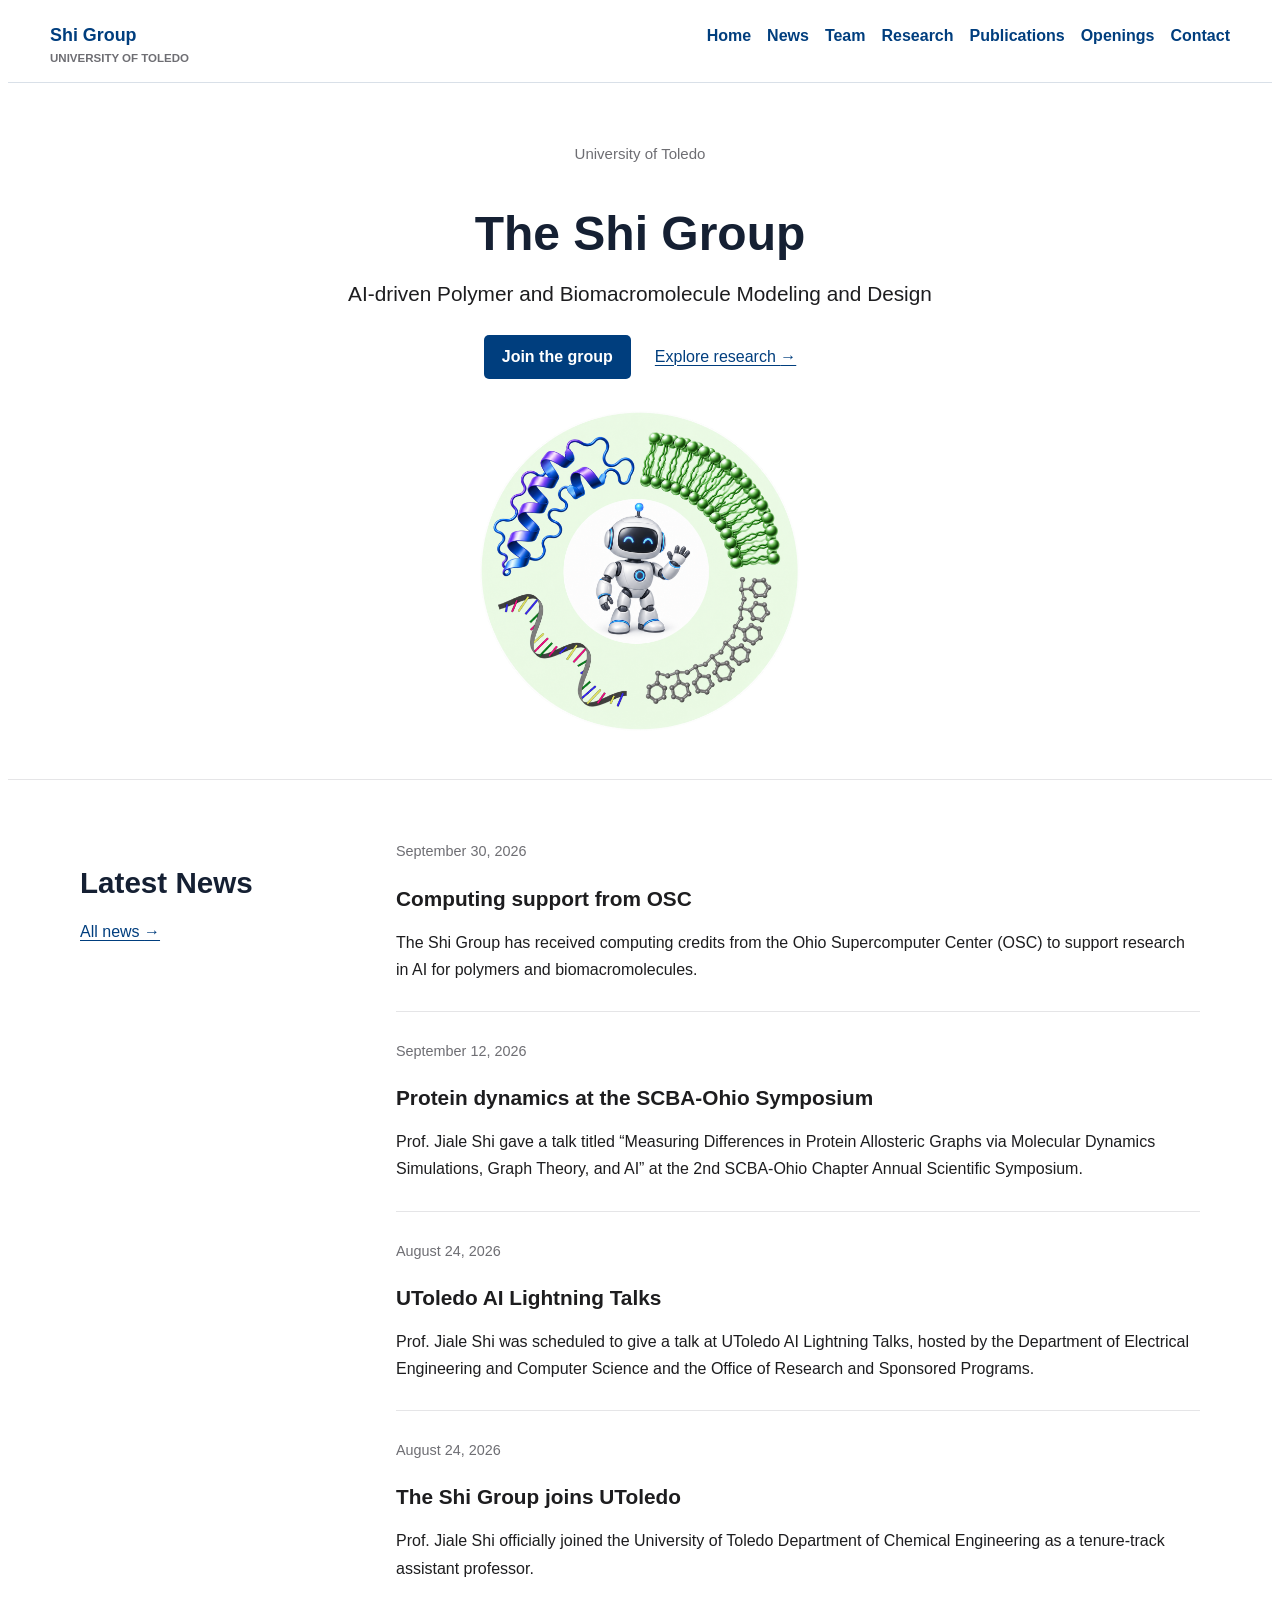
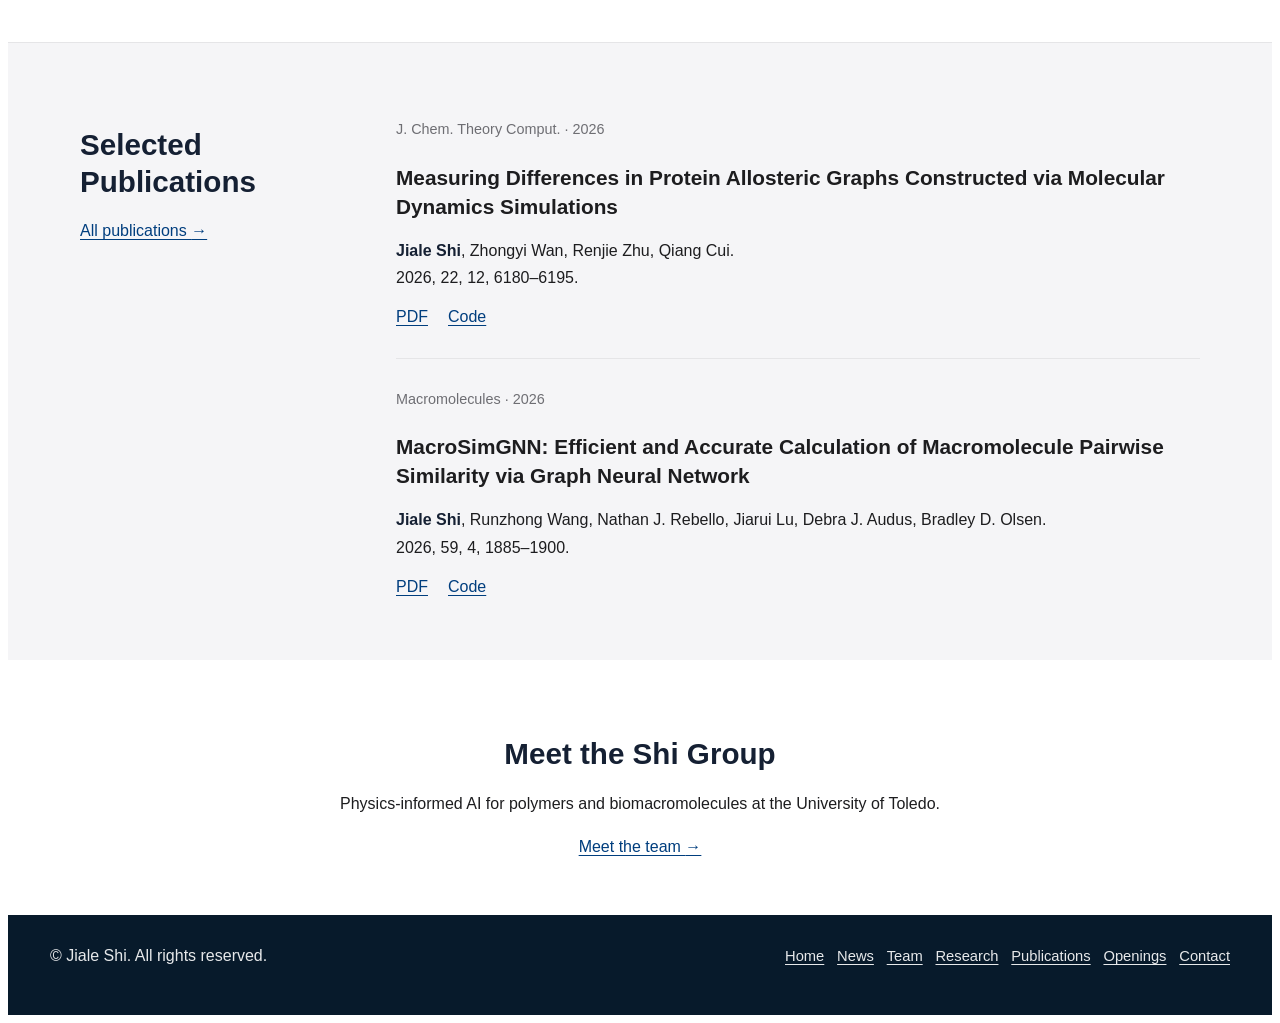
==== commit af53b177: "Add news about OSC computing credits" ====
--- a/index.html
+++ b/index.html
@@ -116,6 +116,11 @@
 					</div>
 					<div class="home-feed">
 						<article class="home-entry">
+							<time datetime="2026-09-30">September 30, 2026</time>
+							<h3><a href="news.html#osc-computing-credits">Computing support from OSC</a></h3>
+							<p>The Shi Group has received computing credits from the Ohio Supercomputer Center (OSC) to support research in AI for polymers and biomacromolecules.</p>
+						</article>
+						<article class="home-entry">
 							<time datetime="2026-09-12">September 12, 2026</time>
 							<h3><a href="news.html">Protein dynamics at the SCBA-Ohio Symposium</a></h3>
 							<p>Prof. Jiale Shi gave a talk titled &ldquo;Measuring Differences in Protein Allosteric Graphs via Molecular Dynamics Simulations, Graph Theory, and AI&rdquo; at the 2nd SCBA-Ohio Chapter Annual Scientific Symposium.</p>
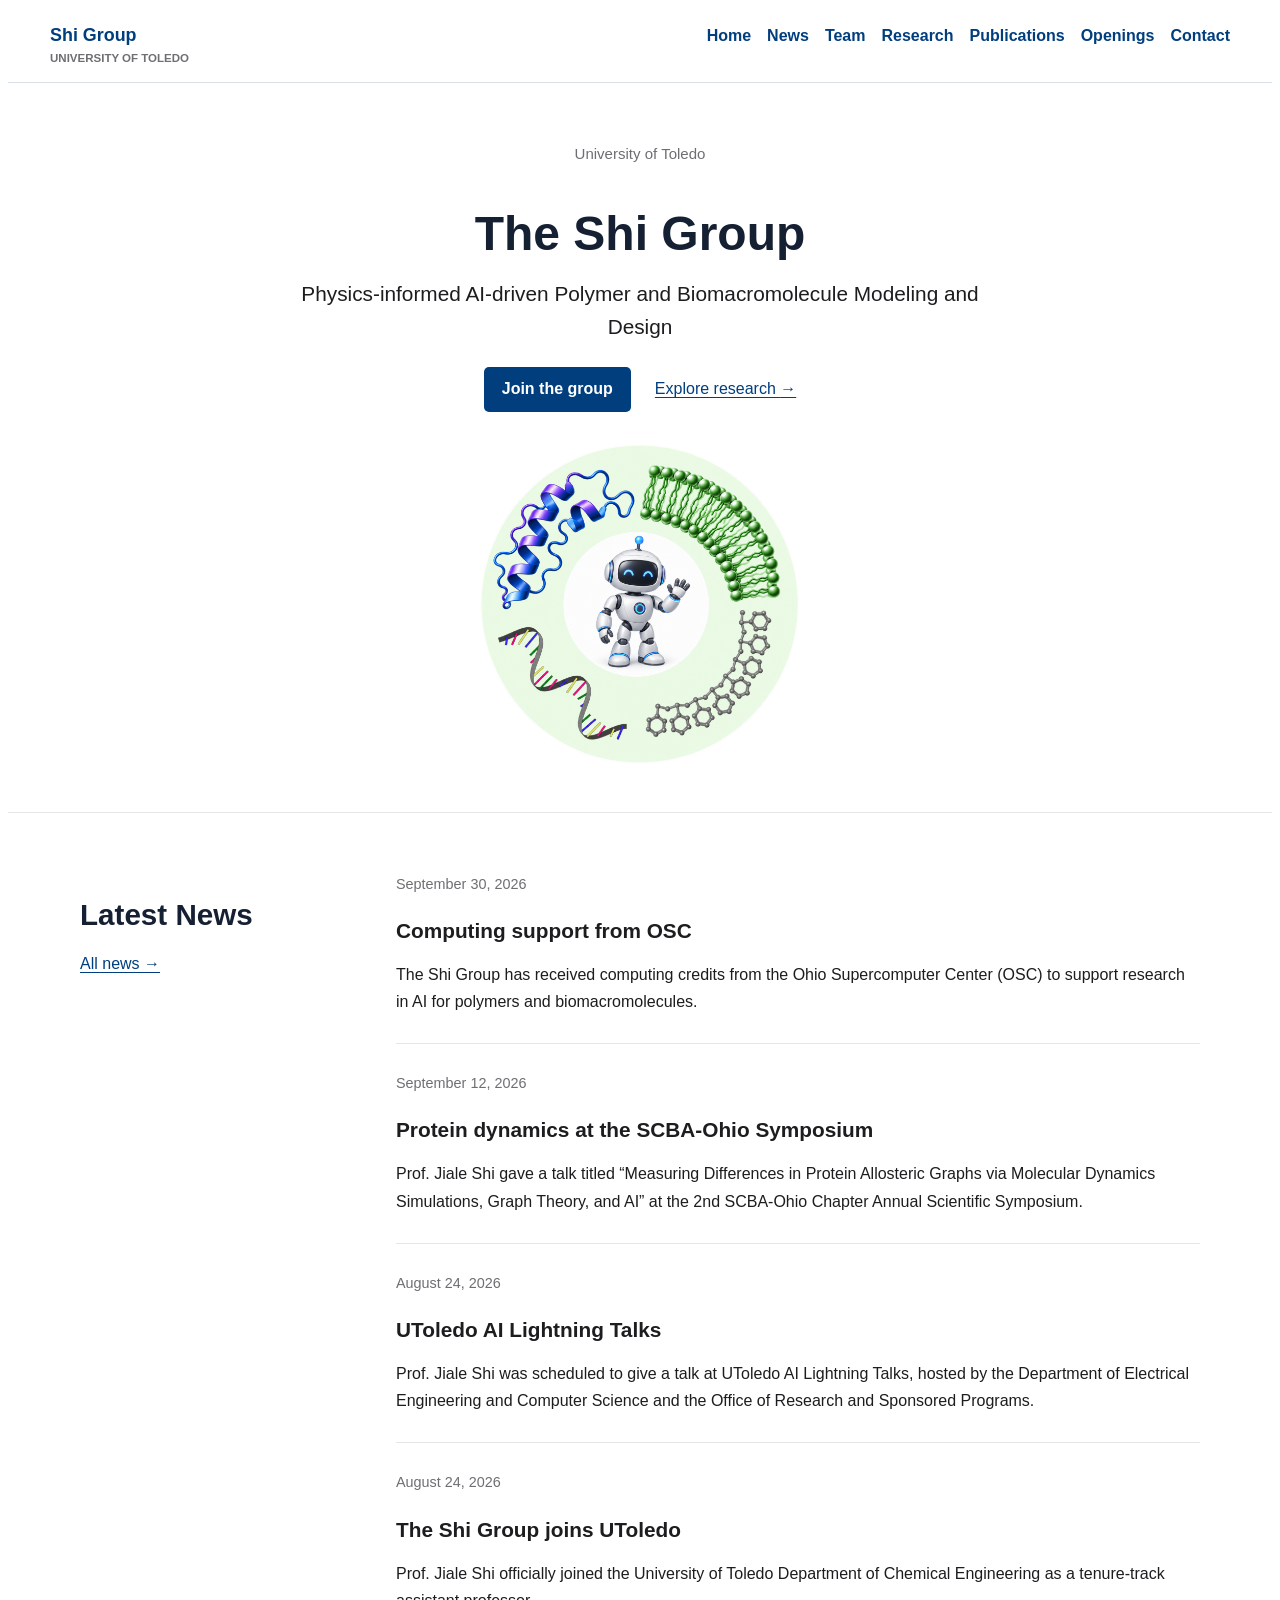
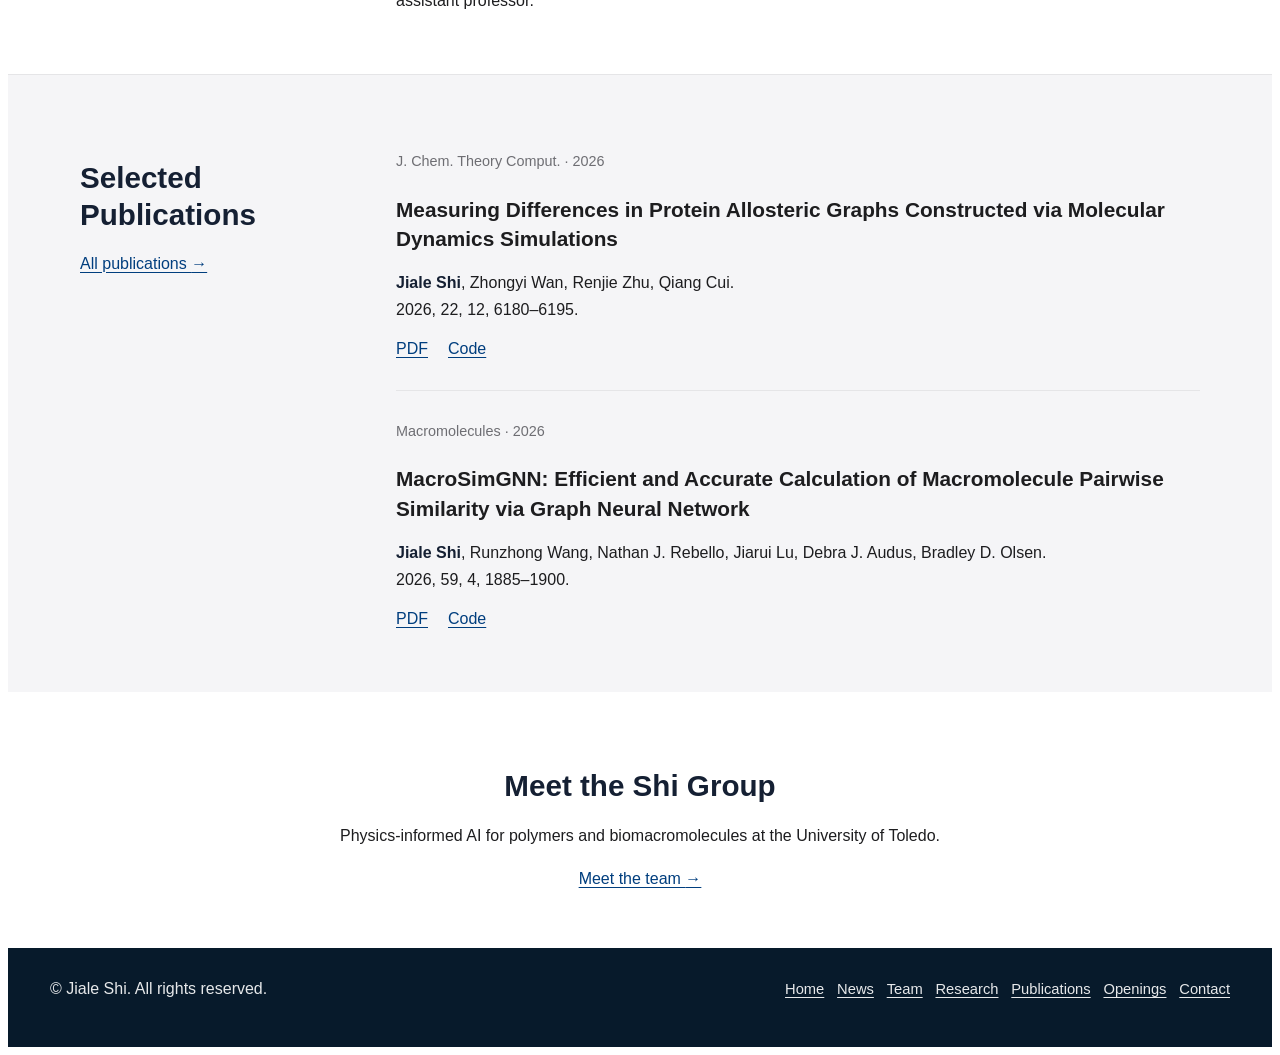
==== commit 72321fae: "Emphasize physics-informed AI in homepage tagline" ====
--- a/index.html
+++ b/index.html
@@ -99,7 +99,7 @@
 				<div class="home-container">
 					<p class="home-affiliation">University of Toledo</p>
 					<h1 id="home-title">The Shi Group</h1>
-					<p class="home-tagline">AI-driven Polymer and Biomacromolecule Modeling and Design</p>
+					<p class="home-tagline">Physics-informed AI-driven Polymer and Biomacromolecule Modeling and Design</p>
 					<div class="home-actions">
 						<a class="home-join" href="openings.html">Join the group</a>
 						<a href="research.html">Explore research <span aria-hidden="true">&rarr;</span></a>
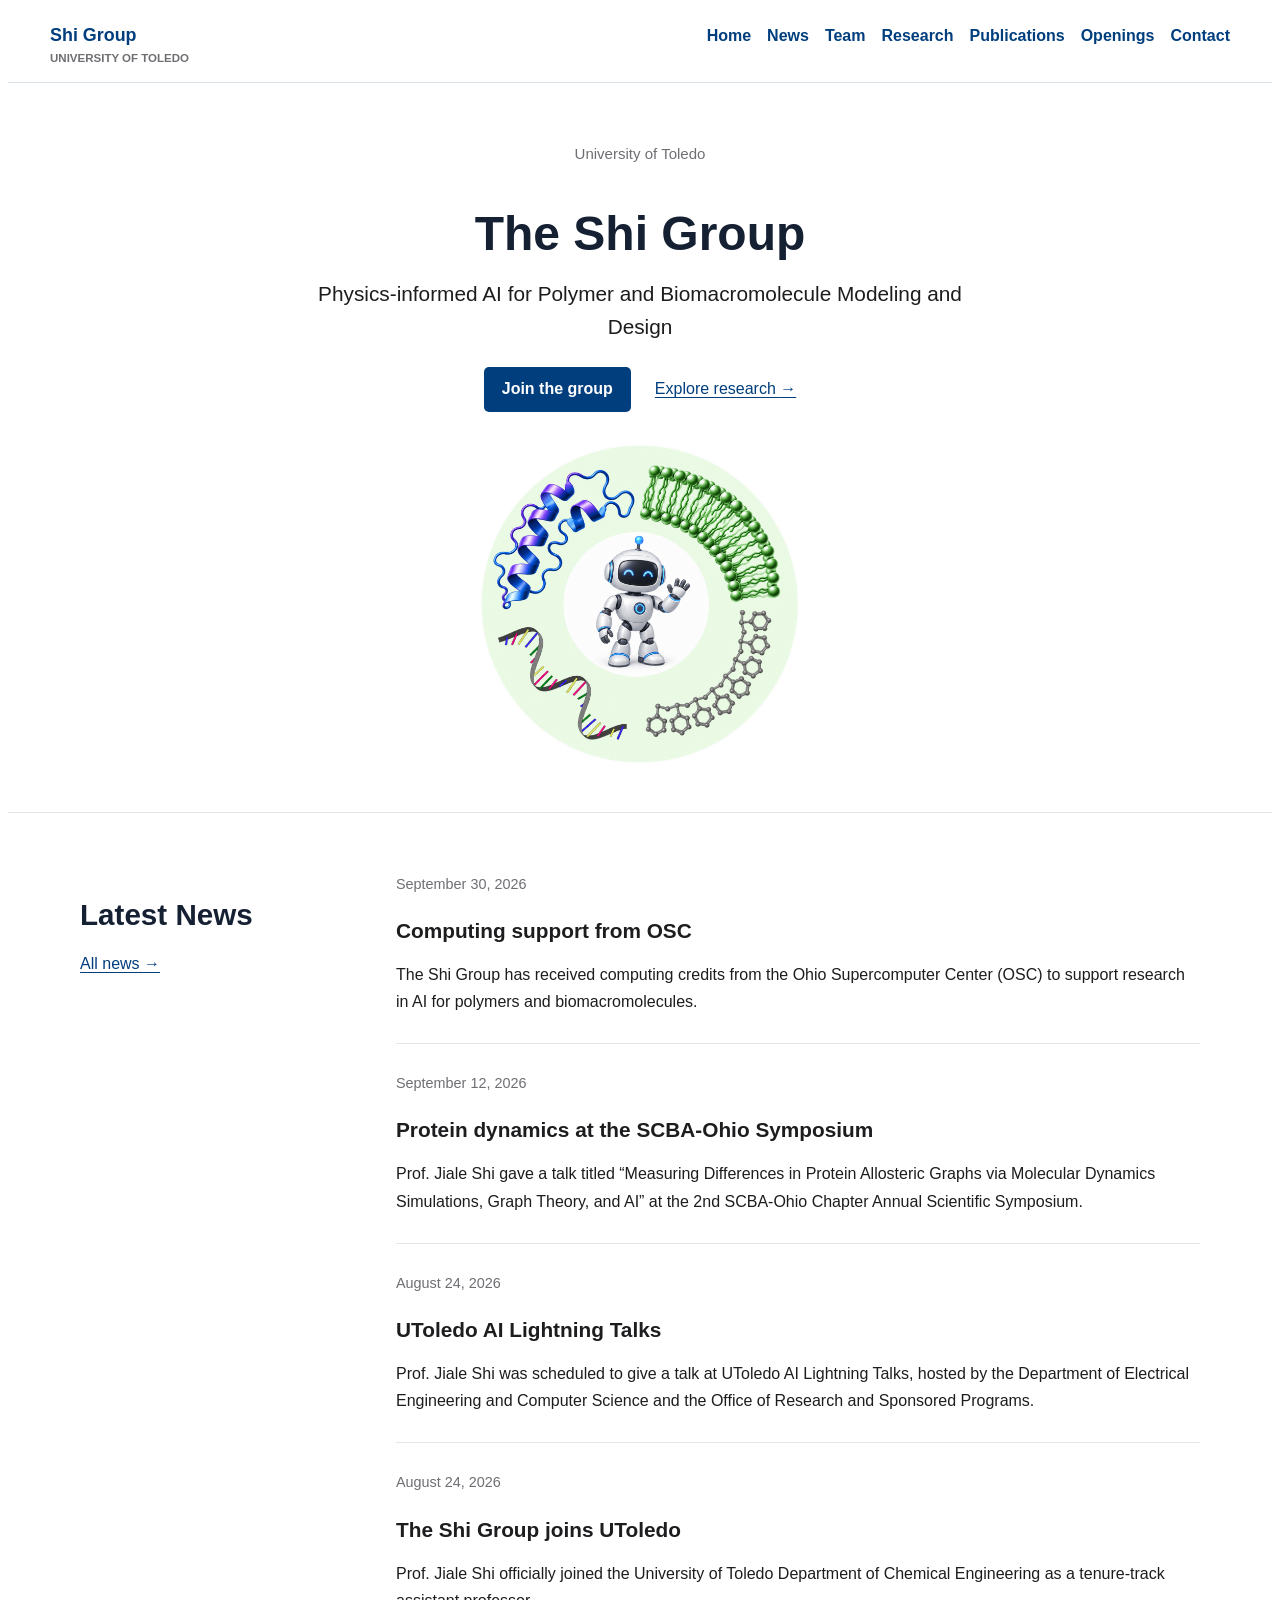
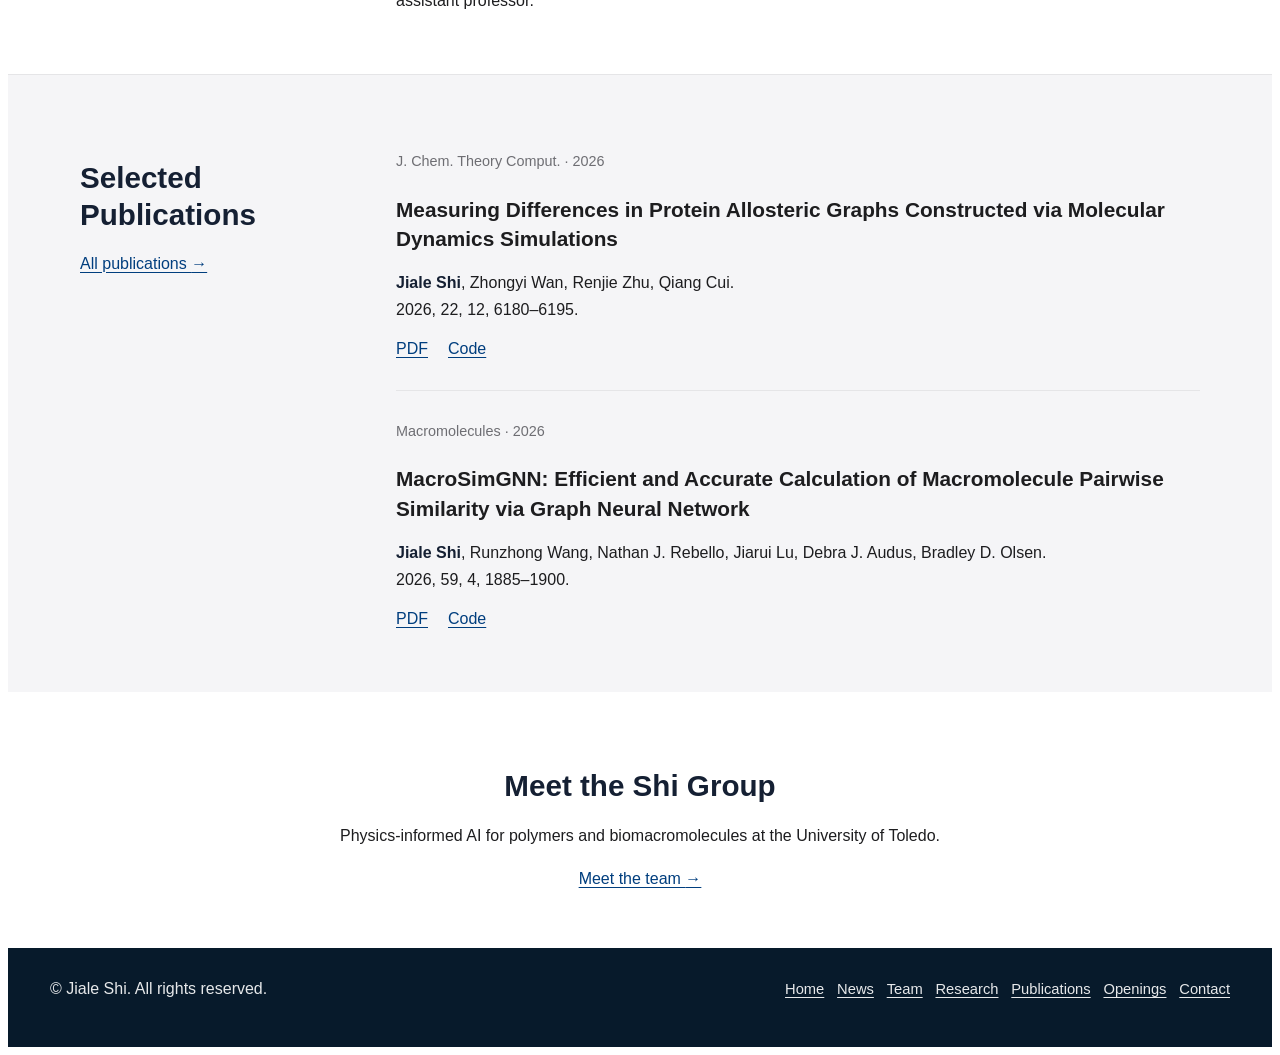
==== commit b6bbe463: "Refine homepage physics-informed AI tagline" ====
--- a/index.html
+++ b/index.html
@@ -99,7 +99,7 @@
 				<div class="home-container">
 					<p class="home-affiliation">University of Toledo</p>
 					<h1 id="home-title">The Shi Group</h1>
-					<p class="home-tagline">Physics-informed AI-driven Polymer and Biomacromolecule Modeling and Design</p>
+					<p class="home-tagline">Physics-informed AI for Polymer and Biomacromolecule Modeling and Design</p>
 					<div class="home-actions">
 						<a class="home-join" href="openings.html">Join the group</a>
 						<a href="research.html">Explore research <span aria-hidden="true">&rarr;</span></a>
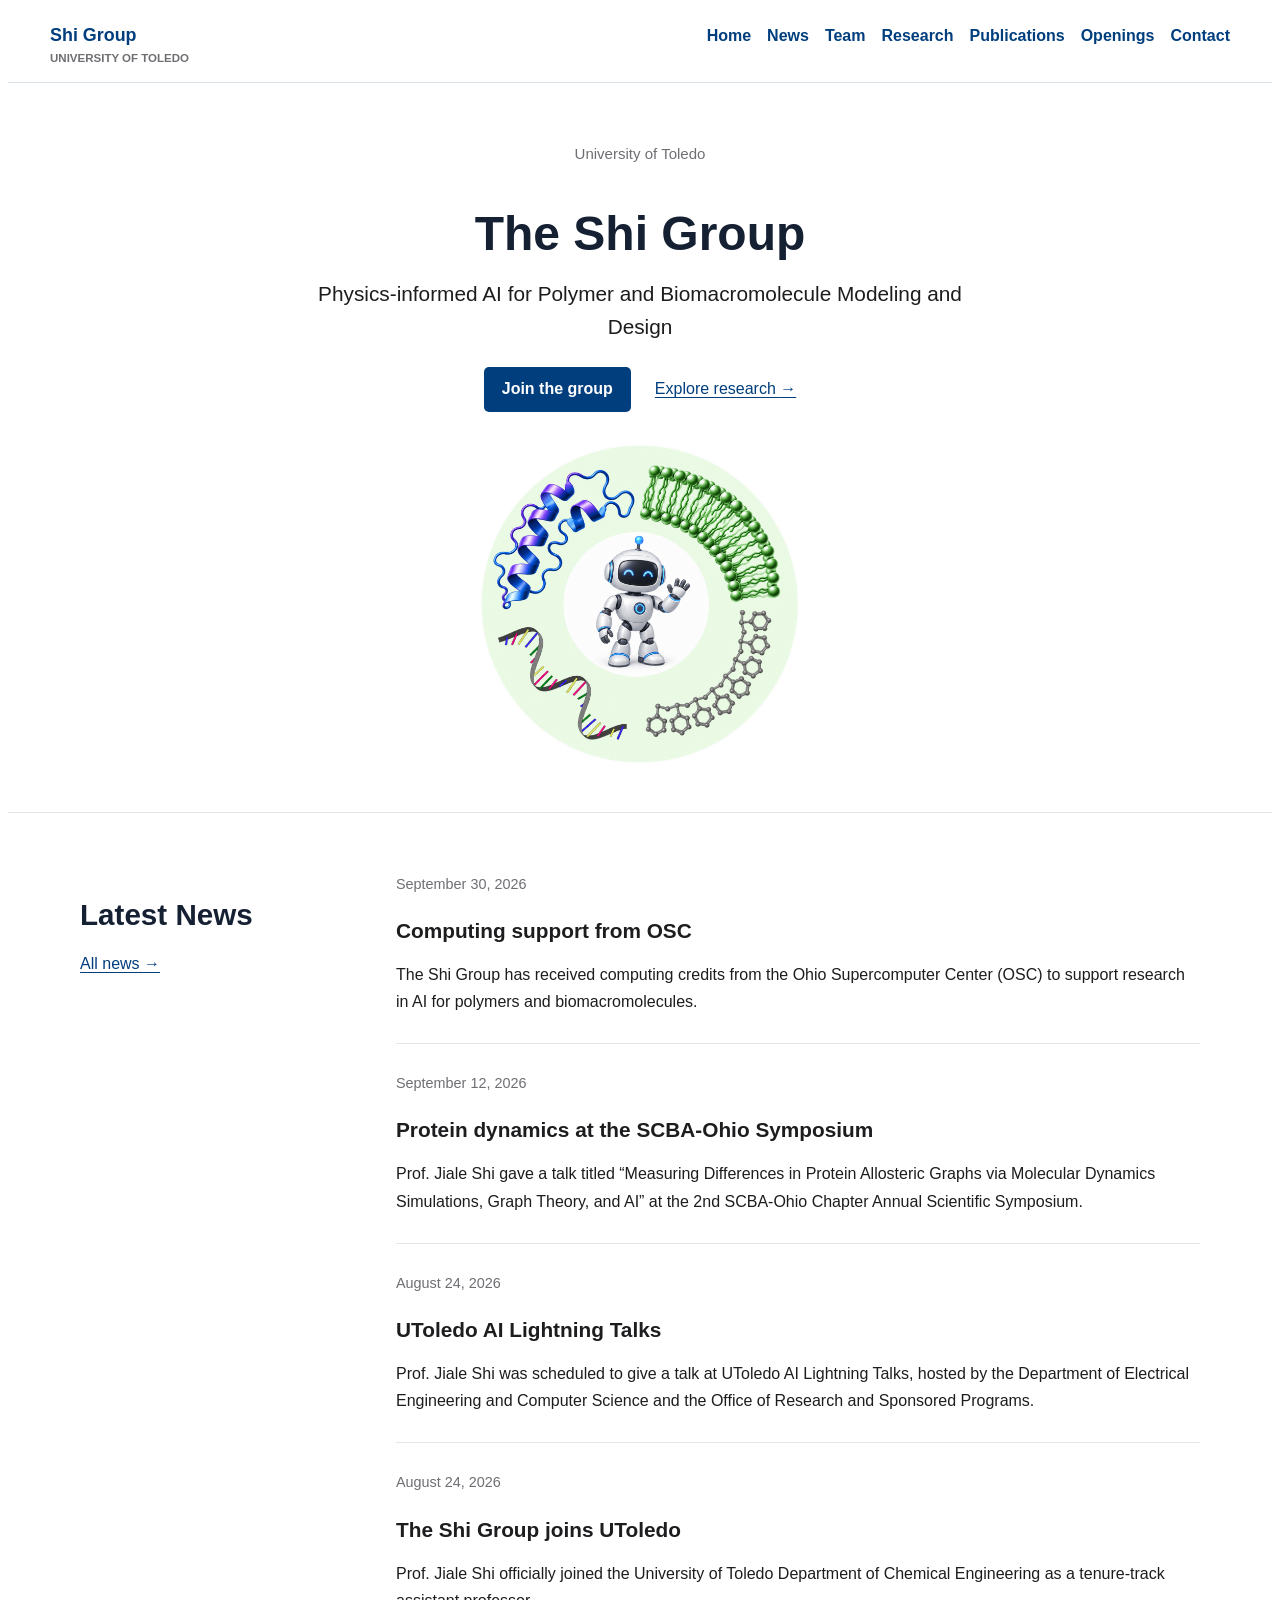
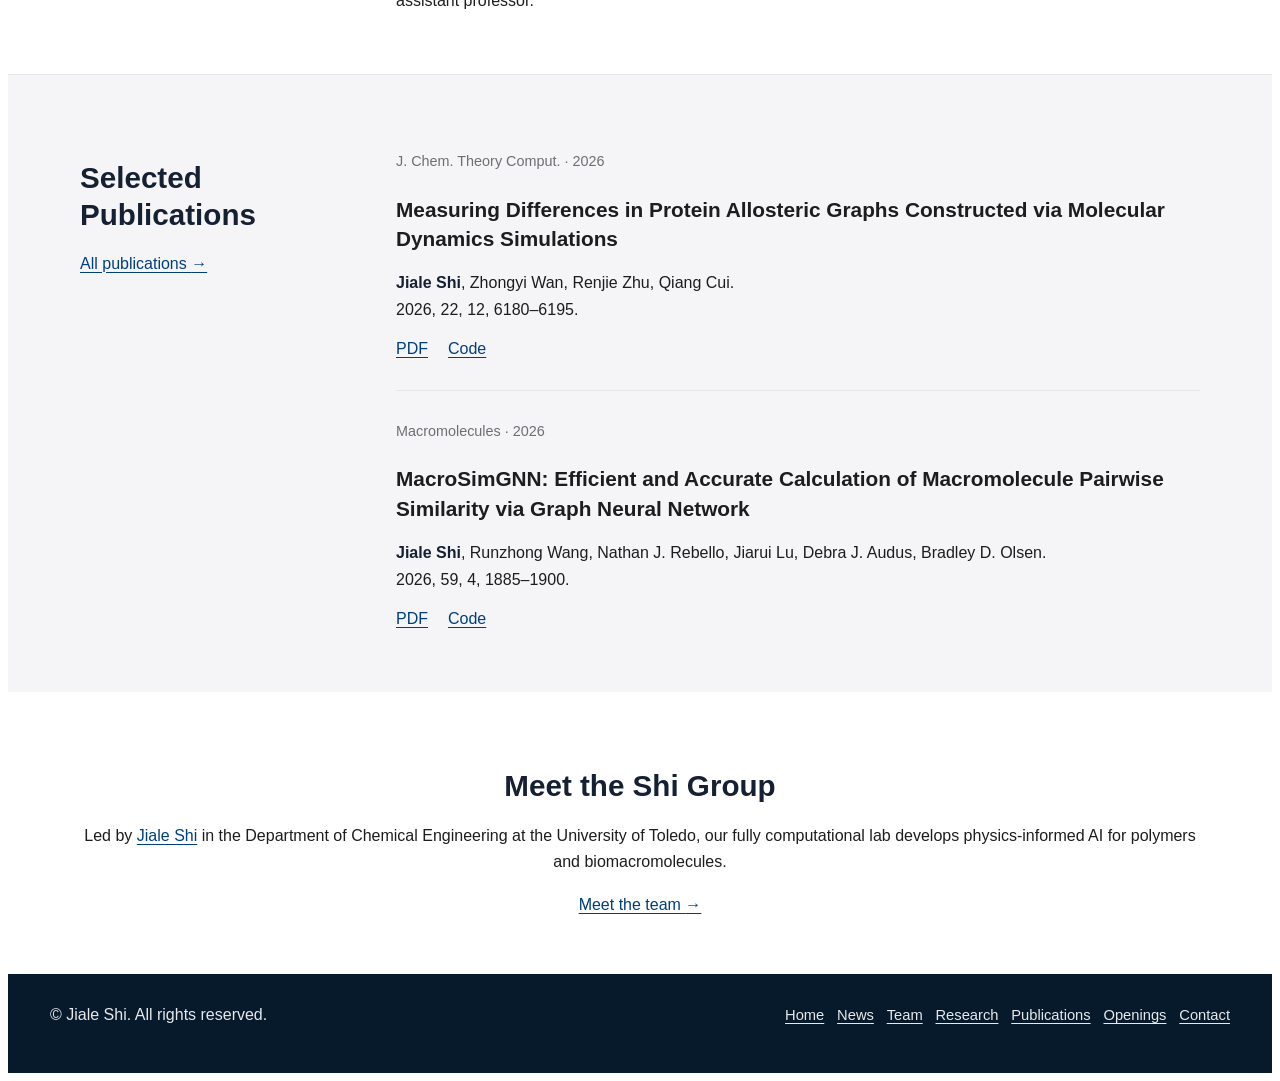
==== commit d54818dc: "Improve search metadata, canonical URLs, and structured research information" ====
--- a/index.html
+++ b/index.html
@@ -1,74 +1,117 @@
 <!DOCTYPE HTML>
 <html lang="en">
 	<head>
-		<title>AI for Complex Polymers, Macromolecules, and Computational Materials | Shi Group | University of Toledo</title>
+		<title>Shi Group | Physics-informed AI for Polymers and Biomacromolecules | UToledo</title>
 		<meta charset="utf-8" />
 		<meta name="viewport" content="width=device-width, initial-scale=1" />
-		<meta name="description" content="Shi Group at the University of Toledo develops physics-informed AI methods, including generative models, language models, AI for science foundation models, and graph learning, for complex polymers, macromolecules, and computational materials." />
-		<meta name="keywords" content="generative model for complex polymer, language models for polymers, large language models for macromolecules, AI for complex polymers, AI for science foundation models for polymers, AI for polymers, AI for macromolecules, AI for computational materials, AI for computational biology, biomacromolecular AI, polymer informatics, macromolecular AI, molecular simulation, graph neural networks, computational materials science, soft materials, University of Toledo, Jiale Shi" />
-		<link rel="canonical" href="https://shijiale0609.github.io/" />
+		<meta name="description" content="The Shi Group at UToledo develops physics-informed AI for polymer and biomacromolecule modeling and design. Led by Jiale Shi, we are a fully computational lab." />
+		<link rel="canonical" href="https://shisuperailab.github.io/" />
+		<meta name="robots" content="index, follow, max-image-preview:large" />
 		<meta property="og:type" content="website" />
-		<meta property="og:title" content="Shi Group | AI for Complex Polymers, Macromolecules, and Computational Materials" />
-		<meta property="og:description" content="University of Toledo AI research group developing generative models, language models, AI for science foundation models, and graph learning methods for complex polymers, macromolecules, and computational materials." />
-		<meta property="og:url" content="https://shijiale0609.github.io/" />
-		<meta property="og:image" content="https://shijiale0609.github.io/images/Shi_Lab_Research.png" />
+		<meta property="og:site_name" content="Shi Group" />
+		<meta property="og:title" content="Shi Group | Physics-informed AI for Polymers and Biomacromolecules | UToledo" />
+		<meta property="og:description" content="The Shi Group at UToledo develops physics-informed AI for polymer and biomacromolecule modeling and design. Led by Jiale Shi, we are a fully computational lab." />
+		<meta property="og:url" content="https://shisuperailab.github.io/" />
+		<meta property="og:image" content="https://shisuperailab.github.io/images/ai-macromolecules-robot.png" />
+		<meta property="og:image:alt" content="AI for polymers and biomacromolecules" />
+		<meta name="twitter:card" content="summary_large_image" />
 		<script type="application/ld+json">
 			{
-				"@context": "https://schema.org",
-				"@type": "ResearchOrganization",
-				"name": "Shi Group",
-				"alternateName": [
-					"Shi Macromolecular Artificial Intelligence Lab",
-					"Shi Group at the University of Toledo"
-				],
-				"url": "https://shijiale0609.github.io/",
-				"logo": "https://shijiale0609.github.io/images/Shi_Lab_Research.png",
-				"parentOrganization": {
-					"@type": "CollegeOrUniversity",
-					"name": "University of Toledo",
-					"url": "https://www.utoledo.edu/"
-				},
-				"founder": {
-					"@type": "Person",
-					"name": "Jiale Shi",
-					"url": "https://shijiale0609.github.io/people.html",
-					"sameAs": [
-						"https://scholar.google.com/citations?user=OcHqFFMAAAAJ&hl=en",
-						"https://github.com/shijiale0609",
-						"https://www.linkedin.com/in/jialeshi/"
-					]
-				},
-				"description": "The Shi Group is a physics-informed AI method development group creating generative models, language models, AI for science foundation models, graph learning methods, and physically grounded AI for complex polymers, macromolecules, and computational materials.",
-				"keywords": [
-					"generative model for complex polymer",
-					"language models for polymers",
-					"large language models for macromolecules",
-					"AI for complex polymers",
-					"AI for science foundation models for polymers",
-					"AI for polymers",
-					"AI for macromolecules",
-					"AI for computational materials",
-					"AI for computational biology",
-					"Biomacromolecular AI",
-					"polymer informatics",
-					"macromolecular artificial intelligence",
-					"molecular simulation",
-					"graph neural networks",
-					"soft materials"
-				],
-				"knowsAbout": [
-					"Generative models for complex polymers",
-					"Language models for polymers and macromolecules",
-					"Artificial intelligence for complex polymers",
-					"AI for science foundation models for polymers",
-					"Macromolecular similarity",
-					"Computational materials science",
-					"Biomacromolecular modeling",
-					"Molecular simulation",
-					"Graph neural networks",
-					"Polymer informatics",
-					"Generative AI for molecular design"
-				]
+			  "@context": "https://schema.org",
+			  "@graph": [
+			    {
+			      "@type": "WebPage",
+			      "@id": "https://shisuperailab.github.io/#webpage",
+			      "url": "https://shisuperailab.github.io/",
+			      "name": "Shi Group | Physics-informed AI for Polymers and Biomacromolecules | UToledo",
+			      "description": "The Shi Group at UToledo develops physics-informed AI for polymer and biomacromolecule modeling and design. Led by Jiale Shi, we are a fully computational lab.",
+			      "inLanguage": "en",
+			      "isPartOf": {
+			        "@id": "https://shisuperailab.github.io/#website"
+			      },
+			      "about": {
+			        "@id": "https://shisuperailab.github.io/#organization"
+			      },
+			      "publisher": {
+			        "@id": "https://shisuperailab.github.io/#organization"
+			      }
+			    },
+			    {
+			      "@type": "WebSite",
+			      "@id": "https://shisuperailab.github.io/#website",
+			      "name": "Shi Group",
+			      "url": "https://shisuperailab.github.io/",
+			      "publisher": {
+			        "@id": "https://shisuperailab.github.io/#organization"
+			      }
+			    },
+			    {
+			      "@type": "ResearchOrganization",
+			      "@id": "https://shisuperailab.github.io/#organization",
+			      "name": "Shi Group",
+			      "url": "https://shisuperailab.github.io/",
+			      "description": "The Shi Group is a fully computational research group at the University of Toledo developing physics-informed AI for polymer and biomacromolecule modeling and design. Experimental validation is carried out with collaborators outside the group.",
+			      "founder": {
+			        "@id": "https://shisuperailab.github.io/people.html#jiale-shi"
+			      },
+			      "parentOrganization": {
+			        "@type": "Organization",
+			        "name": "Department of Chemical Engineering",
+			        "url": "https://www.utoledo.edu/engineering/chemical-engineering/",
+			        "parentOrganization": {
+			          "@type": "CollegeOrUniversity",
+			          "name": "University of Toledo",
+			          "url": "https://www.utoledo.edu/"
+			        }
+			      },
+			      "email": "jiale.shi@utoledo.edu",
+			      "telephone": "+1-419-530-3914",
+			      "location": {
+			        "@type": "Place",
+			        "name": "Nitschke Hall, Room 3056",
+			        "address": {
+			          "@type": "PostalAddress",
+			          "addressLocality": "Toledo",
+			          "addressRegion": "Ohio",
+			          "addressCountry": "US"
+			        }
+			      },
+			      "knowsAbout": [
+			        "Physics-informed AI",
+			        "Generative models",
+			        "Language models",
+			        "AI for science foundation models",
+			        "Graph learning",
+			        "Polymer physics",
+			        "Statistical physics",
+			        "Polymer design",
+			        "Biomacromolecular modeling"
+			      ]
+			    },
+			    {
+			      "@type": "Person",
+			      "@id": "https://shisuperailab.github.io/people.html#jiale-shi",
+			      "name": "Jiale Shi",
+			      "url": "https://shisuperailab.github.io/people.html",
+			      "jobTitle": "Tenure Track Assistant Professor of Chemical Engineering",
+			      "image": "https://shisuperailab.github.io/images/photo_square_old.png",
+			      "affiliation": {
+			        "@type": "CollegeOrUniversity",
+			        "name": "University of Toledo",
+			        "url": "https://www.utoledo.edu/"
+			      },
+			      "worksFor": {
+			        "@id": "https://shisuperailab.github.io/#organization"
+			      },
+			      "sameAs": [
+			        "https://www.utoledo.edu/engineering/chemical-engineering/facultystaff/jiale-shi/",
+			        "https://shijiale0609.github.io/",
+			        "https://scholar.google.com/citations?user=OcHqFFMAAAAJ&hl=en",
+			        "https://github.com/shijiale0609",
+			        "https://www.linkedin.com/in/jialeshi/"
+			      ]
+			    }
+			  ]
 			}
 		</script>
 		<link rel="stylesheet" href="assets/css/main.css" />
@@ -170,7 +213,7 @@
 
 			<section class="home-team home-container" aria-labelledby="home-team-title">
 				<h2 id="home-team-title">Meet the Shi Group</h2>
-				<p>Physics-informed AI for polymers and biomacromolecules at the University of Toledo.</p>
+				<p>Led by <a href="people.html#jiale-shi">Jiale Shi</a> in the Department of Chemical Engineering at the University of Toledo, our fully computational lab develops physics-informed AI for polymers and biomacromolecules.</p>
 				<a href="people.html">Meet the team <span aria-hidden="true">&rarr;</span></a>
 			</section>
 		</main>
--- a/assets/css/group.css
+++ b/assets/css/group.css
@@ -659,6 +659,28 @@
 .openings-page .card p:not(.card-label) {
 	text-align: justify;
 	text-align-last: left;
+}
+
+.openings-page .applicant-note {
+	border-top: 1px solid rgba(0, 0, 0, 0.12);
+	margin-top: 1.5rem;
+	padding-top: 1rem;
+}
+
+.openings-page .applicant-note summary {
+	cursor: pointer;
+	font-weight: 600;
+	letter-spacing: 0;
+	line-height: 1.5;
+}
+
+.openings-page .applicant-note summary:focus-visible {
+	outline: 2px solid var(--teal);
+	outline-offset: 4px;
+}
+
+.openings-page .applicant-note[open] summary {
+	margin-bottom: 1rem;
 }
 
 .research-page .page-intro,
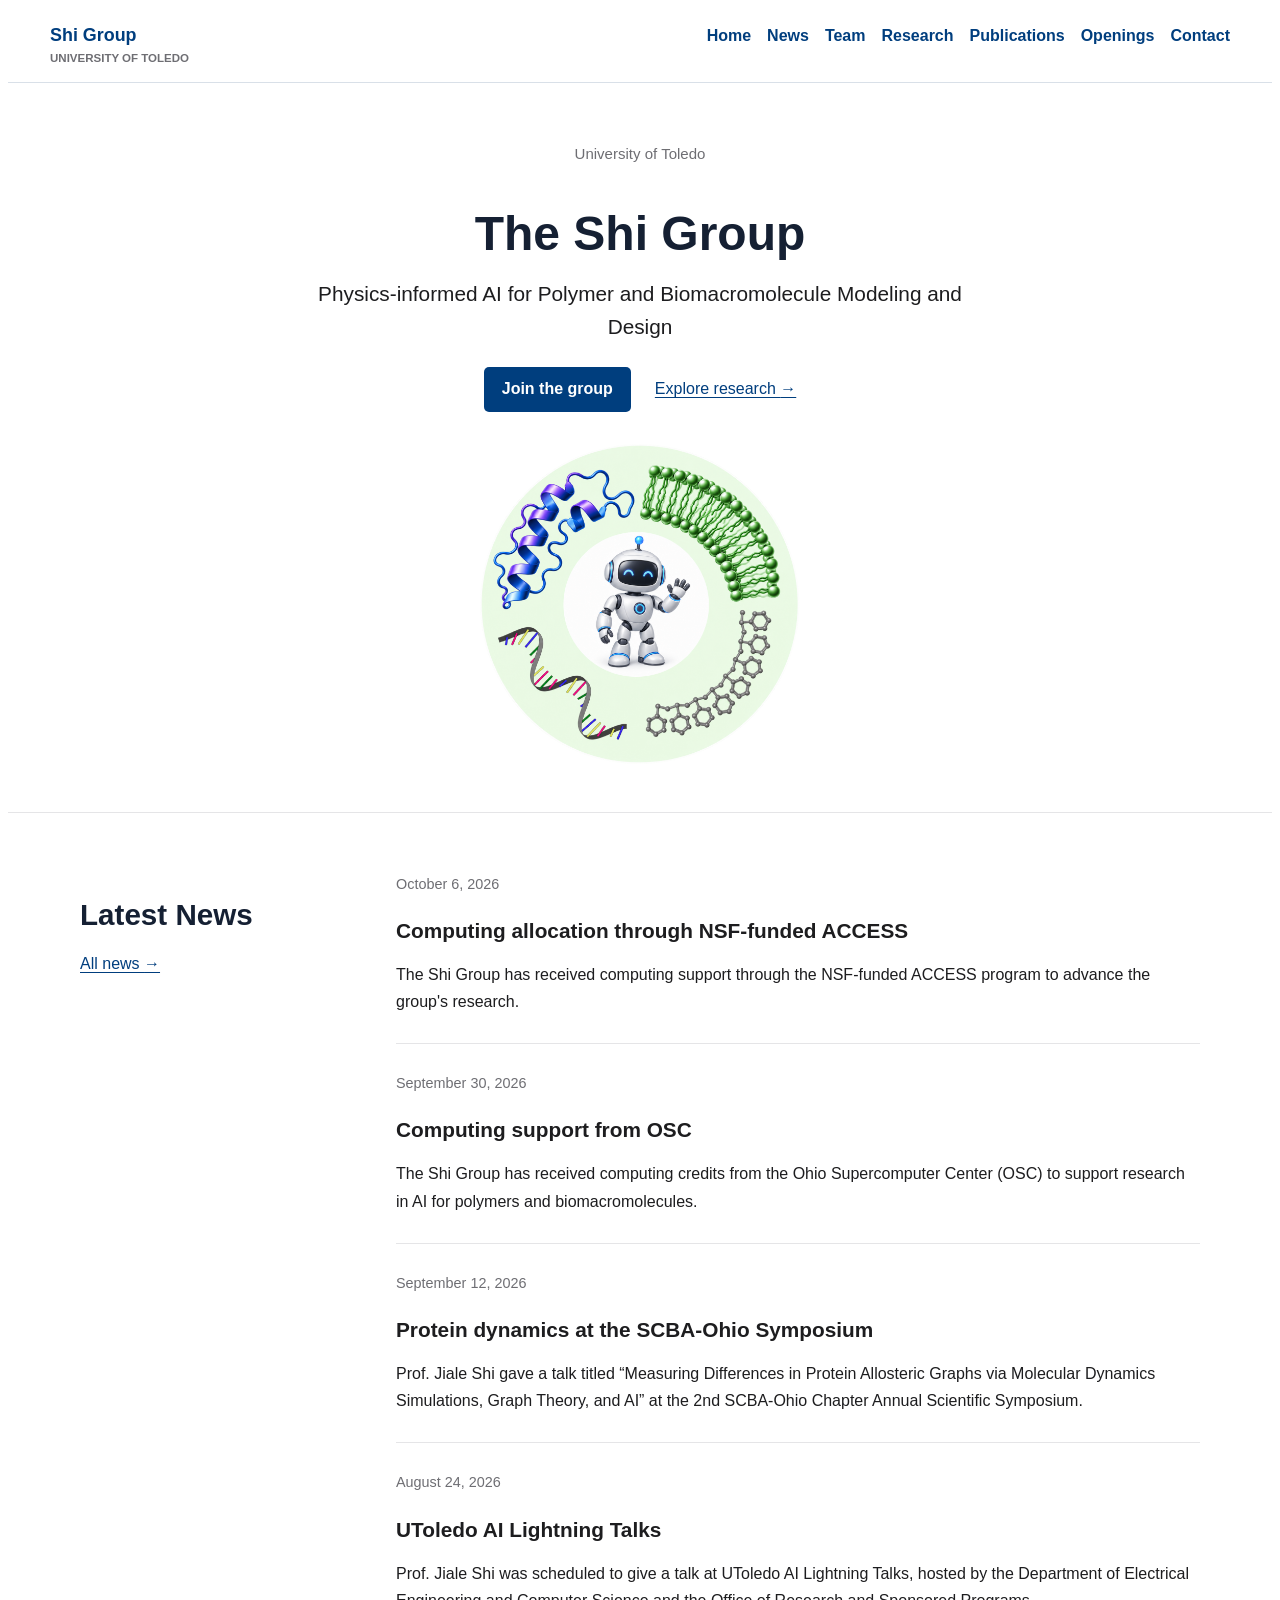
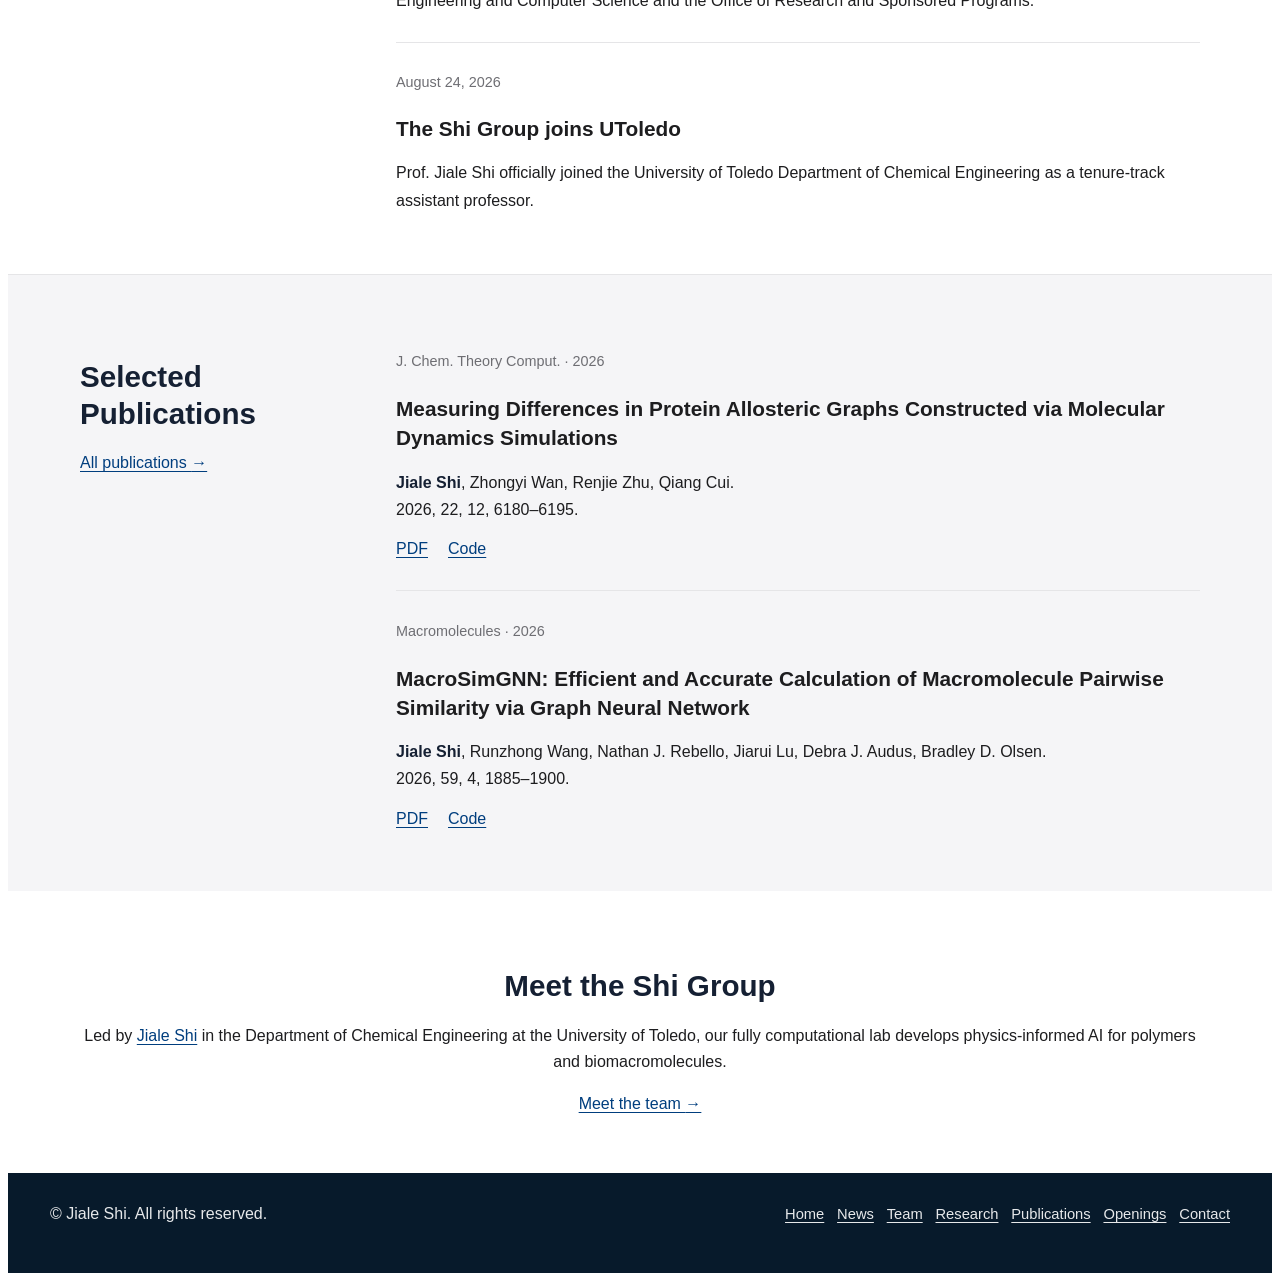
==== commit 15221491: "Add news about ACCESS computing support" ====
--- a/index.html
+++ b/index.html
@@ -159,6 +159,11 @@
 					</div>
 					<div class="home-feed">
 						<article class="home-entry">
+							<time datetime="2026-10-06">October 6, 2026</time>
+							<h3><a href="news.html#access-computing-allocation">Computing allocation through NSF-funded ACCESS</a></h3>
+							<p>The Shi Group has received computing support through the NSF-funded ACCESS program to advance the group's research.</p>
+						</article>
+						<article class="home-entry">
 							<time datetime="2026-09-30">September 30, 2026</time>
 							<h3><a href="news.html#osc-computing-credits">Computing support from OSC</a></h3>
 							<p>The Shi Group has received computing credits from the Ohio Supercomputer Center (OSC) to support research in AI for polymers and biomacromolecules.</p>
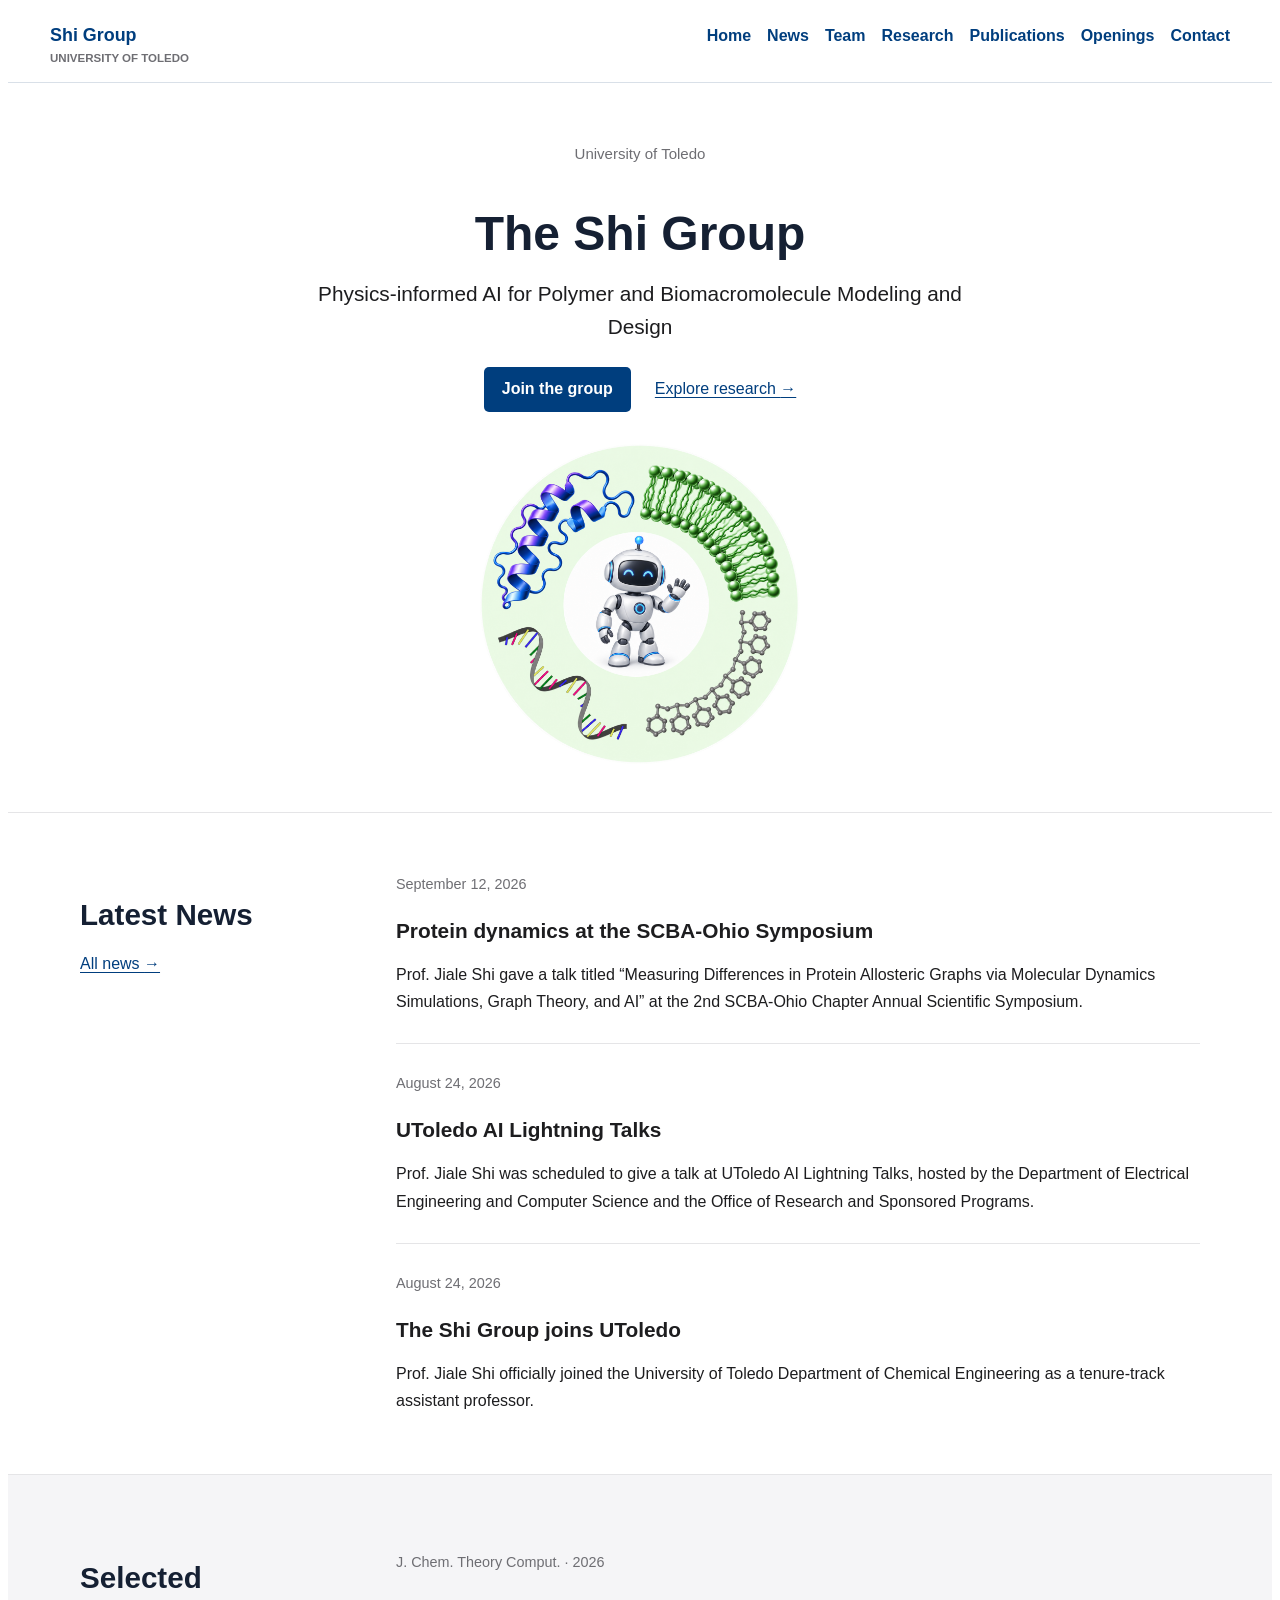
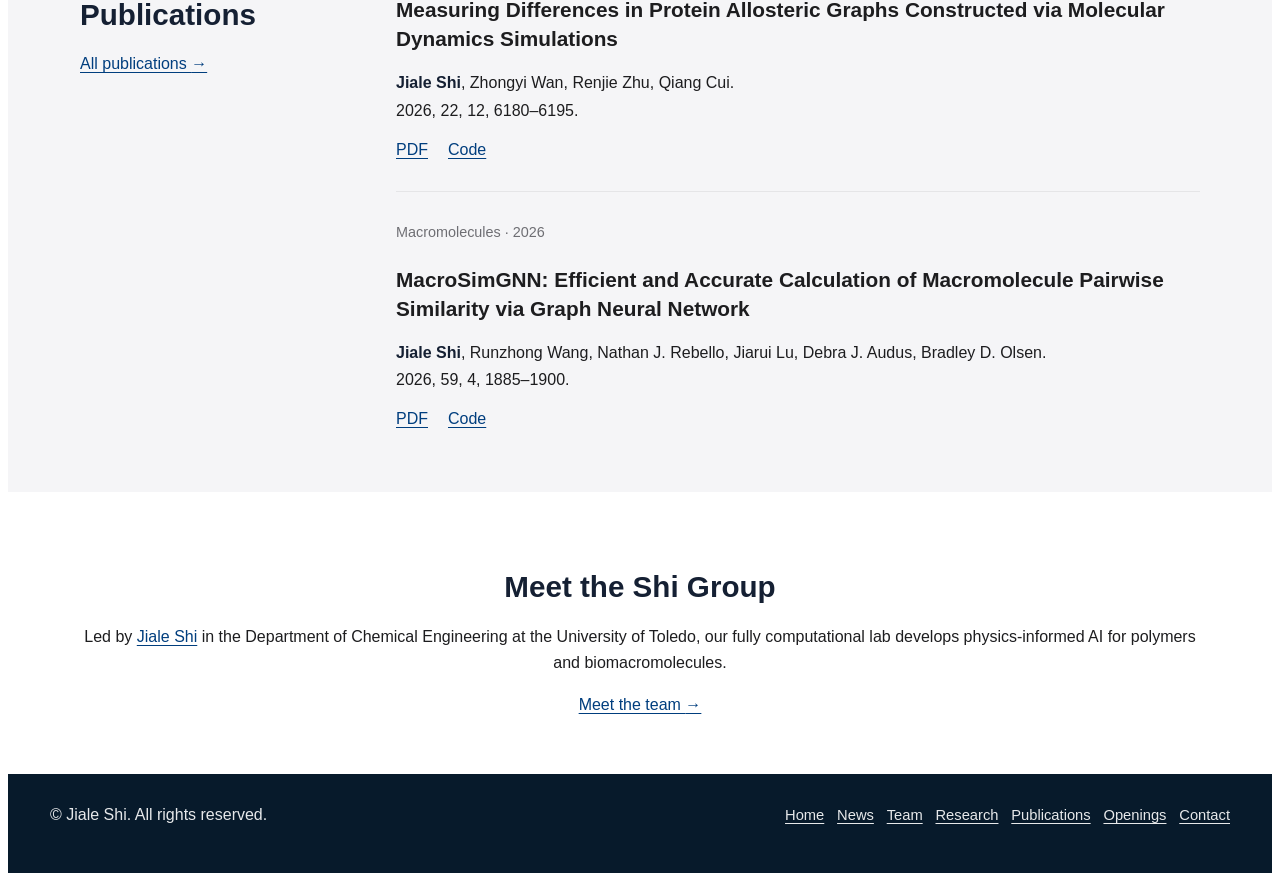
==== commit 6ffb0b48: "Remove computing resource news from homepage and news page" ====
--- a/index.html
+++ b/index.html
@@ -159,16 +159,6 @@
 					</div>
 					<div class="home-feed">
 						<article class="home-entry">
-							<time datetime="2026-10-06">October 6, 2026</time>
-							<h3><a href="news.html#access-computing-allocation">Computing allocation through NSF-funded ACCESS</a></h3>
-							<p>The Shi Group has received computing support through the NSF-funded ACCESS program to advance the group's research.</p>
-						</article>
-						<article class="home-entry">
-							<time datetime="2026-09-30">September 30, 2026</time>
-							<h3><a href="news.html#osc-computing-credits">Computing support from OSC</a></h3>
-							<p>The Shi Group has received computing credits from the Ohio Supercomputer Center (OSC) to support research in AI for polymers and biomacromolecules.</p>
-						</article>
-						<article class="home-entry">
 							<time datetime="2026-09-12">September 12, 2026</time>
 							<h3><a href="news.html">Protein dynamics at the SCBA-Ohio Symposium</a></h3>
 							<p>Prof. Jiale Shi gave a talk titled &ldquo;Measuring Differences in Protein Allosteric Graphs via Molecular Dynamics Simulations, Graph Theory, and AI&rdquo; at the 2nd SCBA-Ohio Chapter Annual Scientific Symposium.</p>
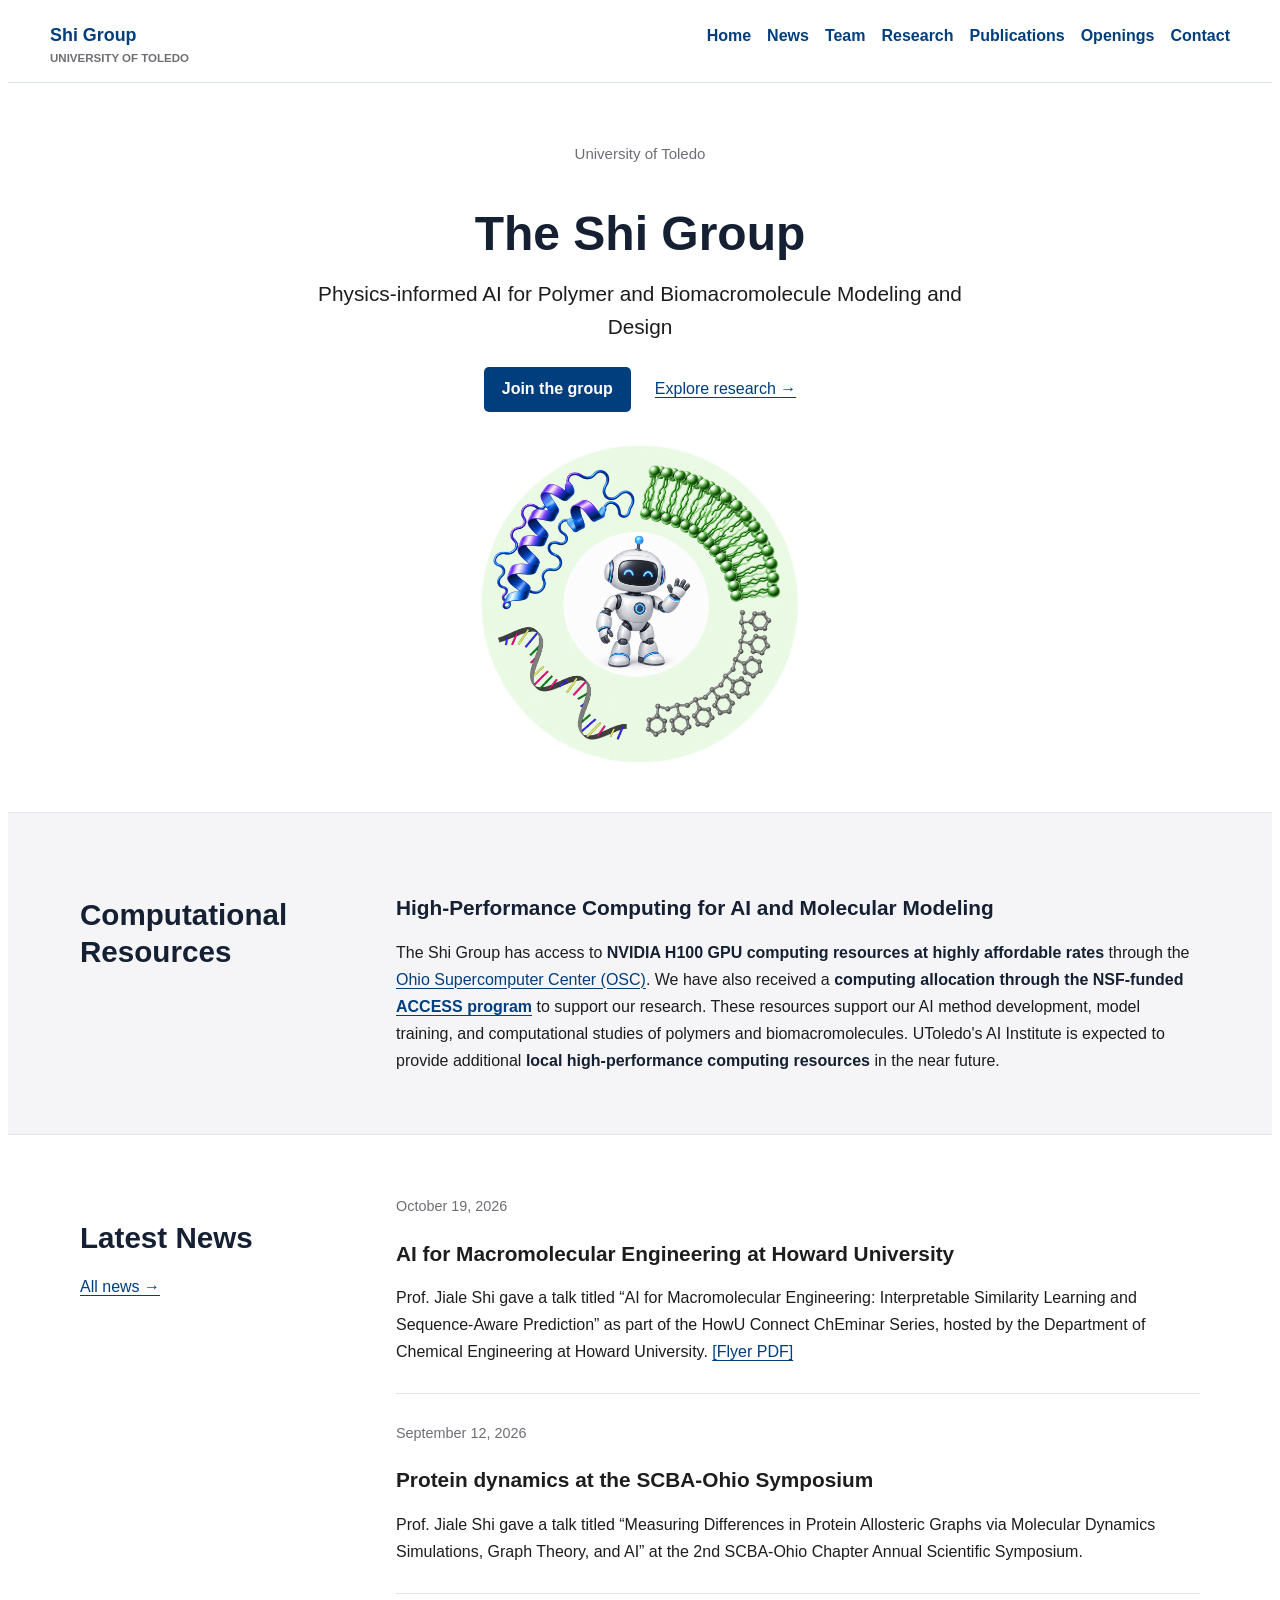
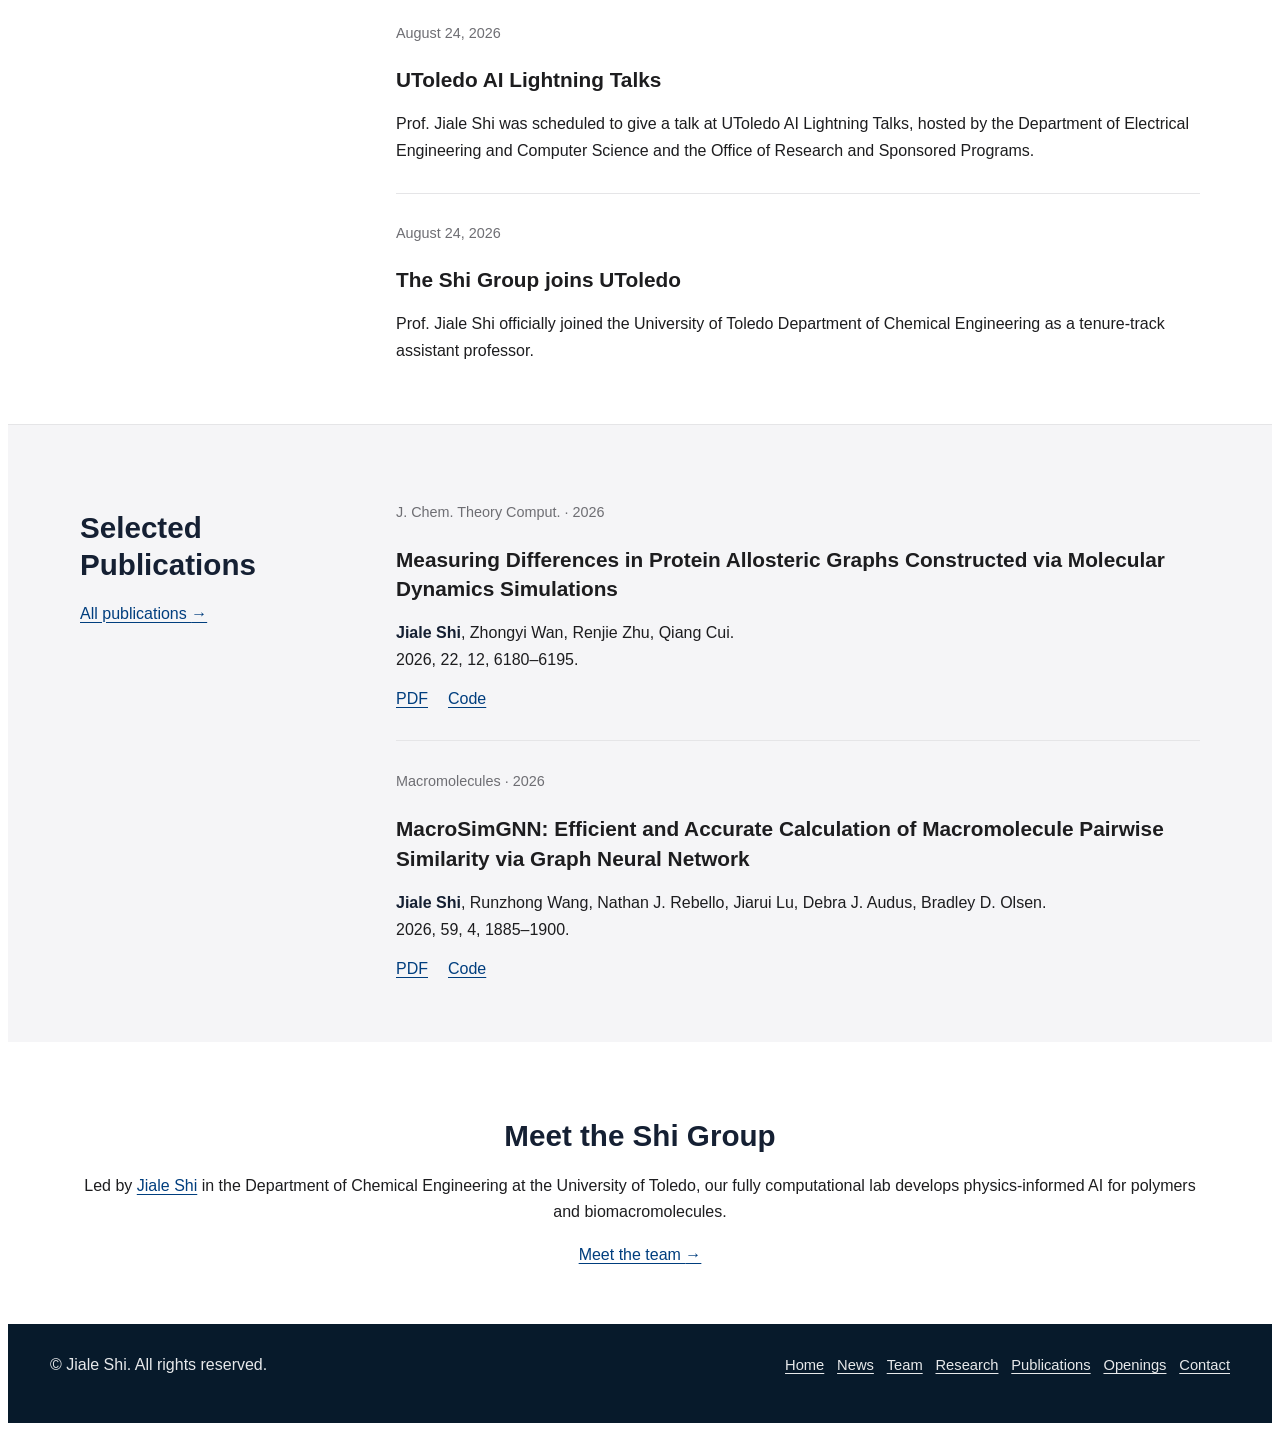
==== commit e98958ac: "Add computing resources and Howard University seminar news" ====
--- a/index.html
+++ b/index.html
@@ -151,6 +151,20 @@
 				</div>
 			</section>
 
+			<section class="home-band home-band-muted" aria-labelledby="home-computing-title">
+				<div class="home-container home-section-layout">
+					<div class="home-section-heading">
+						<h2 id="home-computing-title">Computational Resources</h2>
+					</div>
+					<div class="home-feed">
+						<div class="home-entry">
+							<h3>High-Performance Computing for AI and Molecular Modeling</h3>
+							<p>The Shi Group has access to <strong>NVIDIA H100 GPU computing resources at highly affordable rates</strong> through the <a href="https://www.osc.edu/resources/technical_support/supercomputers/cardinal" target="_blank" rel="noopener">Ohio Supercomputer Center (OSC)</a>. We have also received a <strong>computing allocation through the NSF-funded <a href="https://access-ci.org/" target="_blank" rel="noopener">ACCESS program</a></strong> to support our research. These resources support our AI method development, model training, and computational studies of polymers and biomacromolecules. UToledo's AI Institute is expected to provide additional <strong>local high-performance computing resources</strong> in the near future.</p>
+						</div>
+					</div>
+				</div>
+			</section>
+
 			<section class="home-band" aria-labelledby="home-news-title">
 				<div class="home-container home-section-layout">
 					<div class="home-section-heading">
@@ -158,6 +172,11 @@
 						<a href="news.html">All news <span aria-hidden="true">&rarr;</span></a>
 					</div>
 					<div class="home-feed">
+						<article class="home-entry">
+							<time datetime="2026-10-19">October 19, 2026</time>
+							<h3><a href="news.html#howard-cheminar-2026">AI for Macromolecular Engineering at Howard University</a></h3>
+							<p>Prof. Jiale Shi gave a talk titled &ldquo;AI for Macromolecular Engineering: Interpretable Similarity Learning and Sequence-Aware Prediction&rdquo; as part of the HowU Connect ChEminar Series, hosted by the Department of Chemical Engineering at Howard University. <a href="news/howard-cheminar-shi-2026-10-19.pdf" target="_blank" rel="noopener">[Flyer PDF]</a></p>
+						</article>
 						<article class="home-entry">
 							<time datetime="2026-09-12">September 12, 2026</time>
 							<h3><a href="news.html">Protein dynamics at the SCBA-Ohio Symposium</a></h3>
